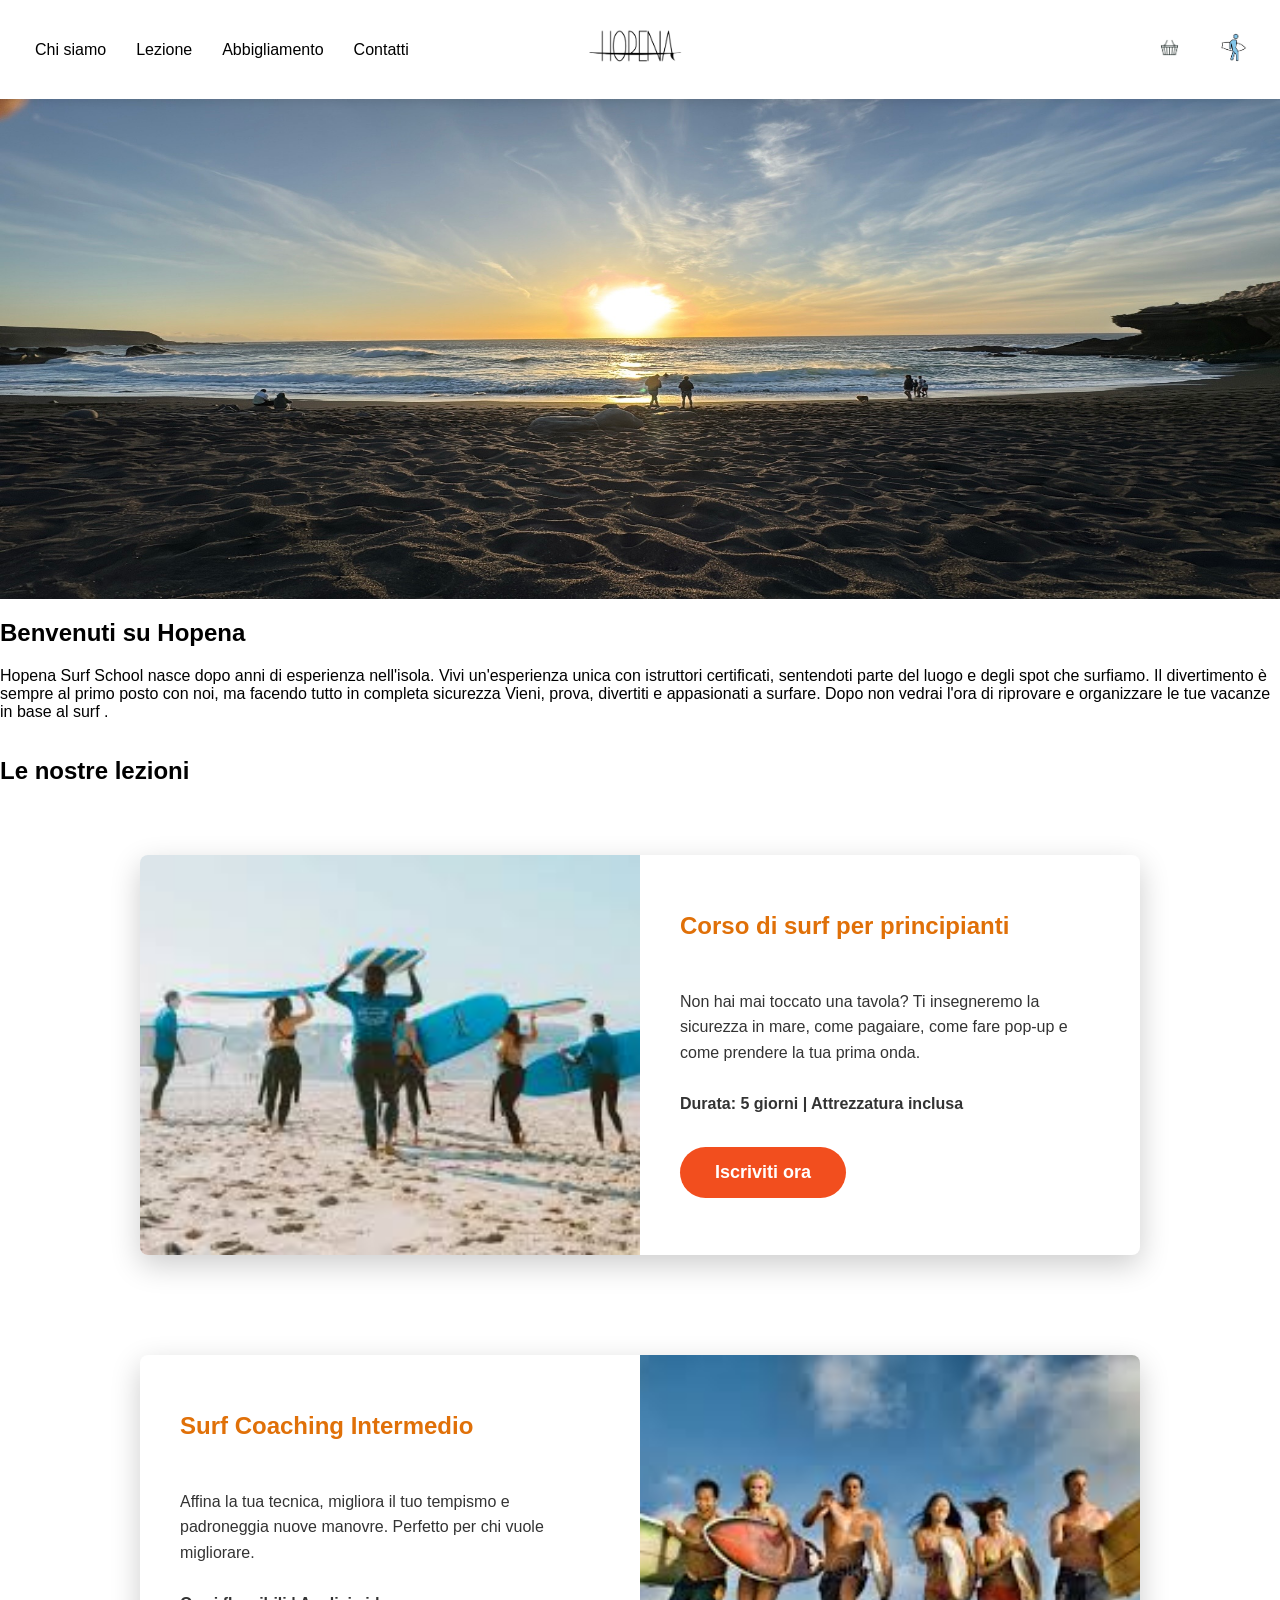
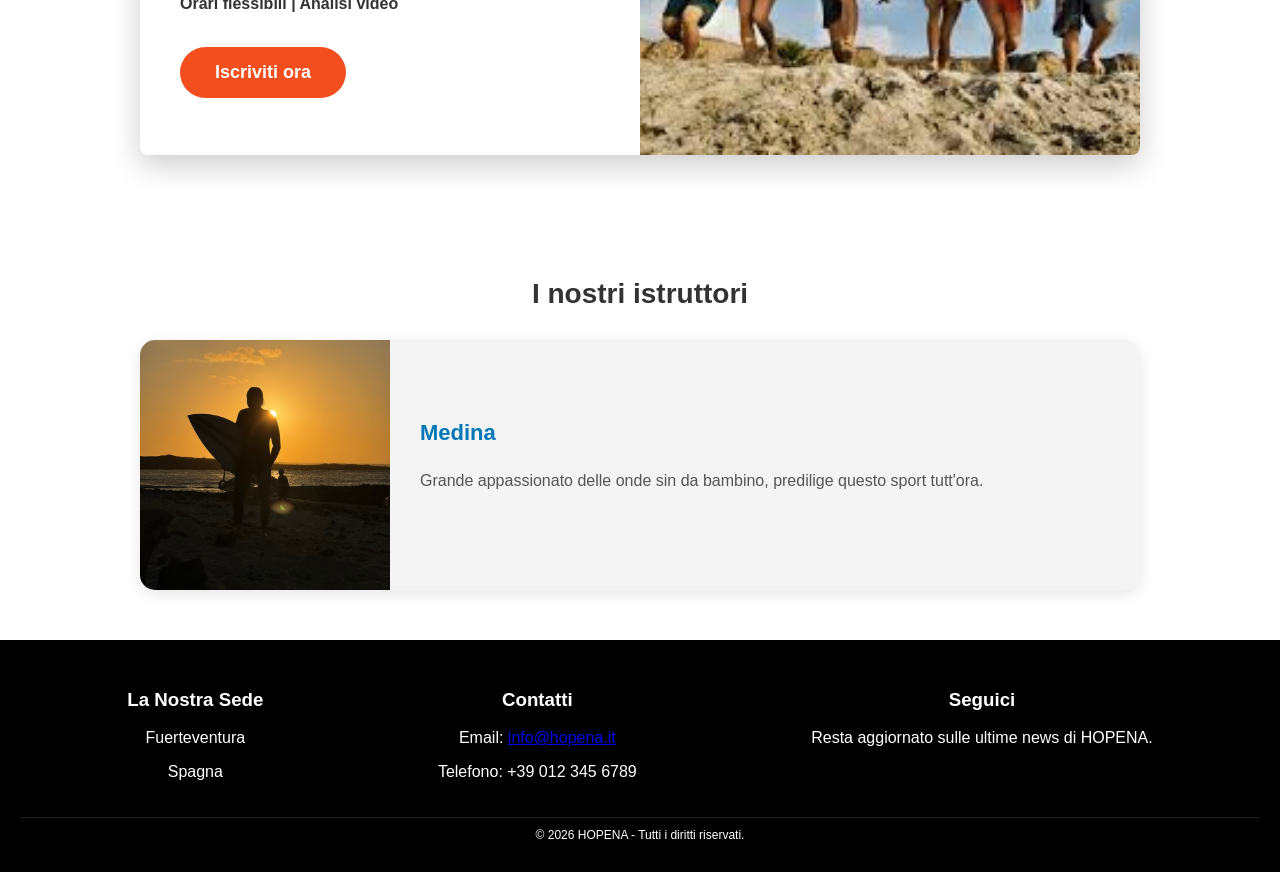
==== Progetto Surf/index.html @ d6a87ee5 "Add files via upload" ====
<!DOCTYPE html>
<html lang="it">

<head>
  <meta charset="UTF-8">
  <meta name="viewport" content="width=device-width, initial-scale=1.0">
  <title>HOPENA - Surf & Abbigliamento</title>

  <link rel="stylesheet" href="global.css">
  <link rel="stylesheet" href="home.css">
  <link rel="stylesheet" href="abbigliamento.css"> 
</head>

<body>

  <header class="header-container">
    <nav class="nav-links">
      <ul>
        <li><a href="./chi_siamo.html">Chi siamo</a></li>
        <li><a href="./lezione.html">Lezione</a></li>
        <li><a href="./abbigliamento.html">Abbigliamento</a></li>
        <li><a href="./contatti.html">Contatti</a></li>
      </ul>
    </nav>

    <div class="logo-center">
      <a href="index.html" class="logo-link">
        <img src="./img/logo hopena.png" alt="HOPENA LOGO">
      </a>
    </div>

    <div class="auth-right">
      <a href="#" class="icon-link" title="Carrello" id="cart-icon-btn">
        <img src="./img/icona-linea-carrello.webp" alt="Shop" class="cart-icon">
      </a>

      <a href="./login.html" class="icon-link" title="Login">
        <img
          src="./img/surfing-icon-surfer-sign-icon-related-to-water-sport-summer-two-tone-icon-style-design-simple-design-editable-vector.webp"
          alt="login" class="cart-icon">
      </a>
    </div>
  </header>

  <div id="cart-overlay" class="cart-overlay"></div>
  <div id="side-cart" class="side-cart">
    <div class="cart-header">
      <h3>Il tuo Carrello</h3>
      <button id="close-cart" class="close-btn">&times;</button>
    </div>
    <div id="cart-items-container" class="cart-items-container">
      <p class="empty-msg">Il carrello è vuoto.</p>
    </div>
    <div class="cart-footer">
      <div class="cart-total">
        <span>Totale:</span>
        <span><span id="cart-total-amount">0</span>€</span>
      </div>
      <button class="checkout-btn">Procedi all'ordine</button>
    </div>
  </div>

  <img src="./img/62C26DE7-043D-446B-B062-E6DFBA5745E2.jpg" width="auto" height="500px">

  <main>
    <h2>Benvenuti su Hopena</h2>
    <p>Hopena Surf School nasce dopo anni di esperienza nell'isola. Vivi un'esperienza unica con istruttori certificati,
      sentendoti parte del luogo e degli spot che surfiamo. Il divertimento è sempre al primo posto con noi, ma facendo
      tutto in completa sicurezza
      Vieni, prova, divertiti e appasionati a surfare. Dopo non vedrai l'ora di riprovare e organizzare le tue vacanze
      in base al surf .
    </p>
  </main>

  <h2>Le nostre lezioni</h2>
  <div
    style="max-width: 1000px; margin: 50px auto; background: white; display: flex; box-shadow: 0 10px 30px rgba(0,0,0,0.2); overflow: hidden; border-radius: 8px; font-family: sans-serif;">

    <img src="./img/gruppo-surf.jpeg" alt="Descrizione Lavoro 1" style="width: 50%; height: 400px; object-fit: cover;">

    <div style="width: 50%; padding: 40px; display: flex; flex-direction: column; justify-content: center;">
      <h2 style="color: #e07008; margin-top: 0;">Corso di surf per principianti</h2>
      <hr style="border: 0; border-top: 1px solid #eee; margin-bottom: 20px;">

      <p style="line-height: 1.6; color: #333; margin: 0 0 30px 0;">
        Non hai mai toccato una tavola? Ti insegneremo la sicurezza in mare, come pagaiare, come fare pop-up e come
        prendere la tua prima onda.
        <br><br>
        <strong>Durata: 5 giorni | Attrezzatura inclusa</strong>
      </p>

      <div style="display: flex; align-items: center; gap: 20px;">
        <a href="lezione.html"
          style="background-color: #f24e1e; color: white; padding: 15px 35px; border-radius: 50px; text-decoration: none; font-weight: bold; font-size: 18px; transition: 0.3s; display: inline-block;">
          Iscriviti ora
        </a>
      </div>

    </div>
  </div>

  <div
    style="max-width: 1000px; margin: 50px auto; background: white; display: flex; flex-direction: row-reverse; box-shadow: 0 10px 30px rgba(0,0,0,0.2); overflow: hidden; border-radius: 8px;">
    <img src="./img/gruppo-surf2.jpeg" alt="Descrizione Lavoro 2" style="width: 50%; height: 400px; object-fit: cover;">
    <div style="width: 50%; padding: 40px; display: flex; flex-direction: column; justify-content: center;">
      <h2 style="color: #e07008; margin-top: 0;">Surf Coaching Intermedio</h2>
      <hr style="border: 0; border-top: 1px solid #eee; margin-bottom: 20px;">

      <p style="line-height: 1.6; color: #333; margin: 0 0 30px 0;">
        Affina la tua tecnica, migliora il tuo tempismo e padroneggia nuove manovre. Perfetto per chi vuole migliorare.
        <br><br>
        <strong>Orari flessibili | Analisi video</strong>
      </p>

      <div style="display: flex; align-items: center; gap: 20px;">
        <a href="lezione.html"
          style="background-color: #f24e1e; color: white; padding: 15px 35px; border-radius: 50px; text-decoration: none; font-weight: bold; font-size: 18px; transition: 0.3s; display: inline-block;">
          Iscriviti ora
        </a>


      </div>
    </div>
  </div>


  <section class="instructors-section">
    <h2>I nostri istruttori</h2>

    <div class="instructor-card">
      <div class="instructor-image">
        <img src="./img/0F1C0103-4087-4462-923C-D77A424BF6E3_1_105_c.jpeg" alt="Istruttore Medina">
      </div>
      <div class="instructor-info">
        <h3>Medina</h3>
        <p>Grande appassionato delle onde sin da bambino, predilige questo sport tutt'ora.</p>
      </div>
    </div>
  </section>


  <footer class="footer-container">
    <div class="footer-content">
      <div class="footer-section">
        <h3>La Nostra Sede</h3>
        <p>Fuerteventura</p>
        <p>Spagna</p>
      </div>

      <div class="footer-section">
        <h3>Contatti</h3>
        <p>Email: <a href="mailto:info@hopena.it">info@hopena.it</a></p>
        <p>Telefono: +39 012 345 6789</p>
      </div>

      <div class="footer-section">
        <h3>Seguici</h3>
        <p>Resta aggiornato sulle ultime news di HOPENA.</p>
      </div>
    </div>
    <div class="footer-bottom">
      &copy; 2026 HOPENA - Tutti i diritti riservati.
    </div>
  </footer>

  <script src="global.js"></script>

</body>

</html>
---- Progetto Surf/global.css ----
/*GESTIAMO L'HEADER E IL FOOTER IN QUESTO FILE CSS

/* RESET E BASE */
body {
  margin: 0;
  padding: 0;
  font-family: Arial, sans-serif;
  display: flex;
  flex-direction: column;
  min-height: 100vh;
}

/* HEADER - Struttura a 3 colonne */
.header-container {
  display: flex;
  justify-content: space-between;
  align-items: center;
  padding: 5px 20px;
  background-color: rgb(255, 255, 255);
  color: rgb(0, 0, 0);
  width: 100%;
  box-sizing: border-box;
  position: sticky;
  /* la barra rimane ferma e si muove*/
  top: 0;
  z-index: 1000;
  box-shadow: 0 2px 10px rgba(0, 0, 0, 0.1);
}

/* 1 Link a sinistra */
.nav-links {
  flex: 1;
}

.nav-links ul {
  list-style: none;
  display: flex;
  margin: 0;
  padding: 0;
}

.nav-links a {
  color: rgb(0, 0, 0);
  text-decoration: none;
  padding: 10px 15px;
  white-space: nowrap;
}

/* 2 Logo al centro */
.logo-center {
  text-align: center;
  flex: 1;
}

.logo-center a {
  text-decoration: none;
  color: inherit;
  display: inline-block;
}

.logo-center h1 {
  margin: 0;
  font-size: 28px;
  color: white;
}

.logo-center img {
  height: 80px;
  width: auto;
  display: block;
  margin: 5px auto 0;
  border: none;
}

.logo-center a:hover {
  opacity: 0.8;
  transition: 0.3s;
}

/* 3 Login e Shop a destra */
.auth-right {
  flex: 1;
  display: flex;
  justify-content: flex-end;
  align-items: center;
  gap: 20px;
}

.cart-icon {
  height: 35px;
  width: auto;
  transition: transform 0.2s ease;
}

.cart-icon:hover {
  transform: scale(1.1);
}

.btn-auth {
  text-decoration: none;
  background-color: #c7cdce;
  color: white !important;
  padding: 8px 18px;
  border-radius: 6px;
  font-size: 14px;
  font-weight: bold;
  transition: background-color 0.3s;
}

.btn-auth:hover {
  background-color: #0077b6;
}

/* FOOTER */
.footer-container {
  background-color: #000;
  color: white;
  padding: 30px 20px;
  margin-top: auto;
}

.footer-content {
  display: flex;
  justify-content: space-around;
  max-width: 1200px;
  margin: 0 auto;
}

.footer-section {
  text-align: center;
}

.footer-bottom {
  text-align: center;
  margin-top: 20px;
  border-top: 1px solid #222;
  padding-top: 10px;
  font-size: 12px;
}


/* --- SIDE CARRELLO (stava in abb css) --- */
.side-cart {
  position: fixed;
  top: 0;
  right: -400px;
  width: 350px;
  height: 100%;
  background: white;
  z-index: 2000;
  transition: 0.4s;
  padding: 20px;
  display: flex;
  flex-direction: column;
  height: 100vh;
  /* Forza l'altezza a tutto schermo */
  padding-bottom: 30px;
  /* Aggiunge spazio extra in fondo per il tasto */
  box-sizing: border-box;
  box-shadow: -5px 0 15px rgba(0, 0, 0, 0.2);
}

.side-cart.open {
  right: 0;
}

.cart-overlay {
  position: fixed;
  top: 0;
  left: 0;
  width: 100%;
  height: 100%;
  background: rgba(0, 0, 0, 0.5);
  display: none;
  z-index: 1999;
}

.cart-overlay.active {
  display: block;
}

/* --- ELEMENTI NEL CARRELLO --- */
.cart-item {
  display: flex;
  align-items: center;
  gap: 12px;
  padding: 12px 0;
  border-bottom: 1px solid #eee;
}

.cart-item-img {
  width: 60px;
  height: 60px;
  object-fit: cover;
  border-radius: 4px;
}

.cart-item-info {
  flex-grow: 1;
}

.cart-item-info strong {
  display: block;
  font-size: 14px;
}

.cart-item-info small {
  color: #666;
  font-size: 12px;
}

.cart-item-actions {
  display: flex;
  flex-direction: column;
  align-items: flex-end;
  gap: 8px;
}

.qty-controls {
  display: flex;
  align-items: center;
  gap: 6px;
  background: #f0f0f0;
  padding: 2px 6px;
  border-radius: 4px;
}

.qty-controls button {
  border: none;
  background: none;
  cursor: pointer;
  font-weight: bold;
}

.remove-btn {
  background: none;
  border: none;
  cursor: pointer;
  font-size: 16px;
}

.cart-footer {
  margin-top: auto;
  padding-top: 15px;
  border-top: 2px solid #eee;
}

.cart-total {
  display: flex;
  justify-content: space-between;
  align-items: center;
  font-size: 20px;
  font-weight: bold;
  margin-bottom: 20px;
}

.cart-items-container {
  flex-grow: 1;
  /* Prende tutto lo spazio centrale disponibile */
  overflow-y: auto;
  /* Se ci sono molti prodotti, appare la rotella interna */
  margin-bottom: 20px;
}

/* Modifica la parte finale del carrello */
.cart-footer {
  border-top: 2px solid #eee;
  padding-top: 15px;
  background: white;
  /* Evita che si veda roba sotto */
  margin-top: auto;
  /* Lo spinge sempre in fondo */
}

/* Aggiungi questa regola per unire numero ed euro */
#cart-total-amount {
  margin-right: 2px;
  /* Spazio piccolissimo tra numero ed euro */
}

/* Assicurati che il contenitore del prezzo non abbia flex-grow */
.cart-total span:last-child {
  white-space: nowrap;
  /* Impedisce che l'euro vada a capo */
}

.checkout-btn {
  width: 100%;
  padding: 15px;
  margin-bottom: 10px;
  background: #333;
  color: white;
  border: none;
  border-radius: 5px;
  cursor: pointer;
}

/* RESPONSIVE (Cellulare) */
@media (max-width: 768px) {
  .header-container {
    flex-direction: column;
    padding: 15px;
    gap: 15px;
  }

  .nav-links ul {
    justify-content: center;
  }

  .auth-right {
    justify-content: center;
    width: 100%;
    margin-top: 10px;
  }

  /* Adattamento istruttori per mobile */
  .instructor-card {
    flex-direction: column;
    text-align: center;
  }

  .instructor-image img {
    width: 100%;
    height: 250px;
  }

  .instructor-info {
    text-align: center;
  }

  .footer-content {
    flex-direction: column;
    gap: 30px;
  }
}
---- Progetto Surf/home.css ----
/* Istruttori */
.instructors-section {
  padding: 50px 20px;
  background-color: #ffffff;
  text-align: center;
}

.instructors-section h2 {
  font-size: 28px;
  color: #333;
  margin-bottom: 30px;
}

.instructor-card {
  display: flex;
  align-items: center;
  max-width: 1000px;
  margin: 0 auto;
  background: #f4f4f4;
  border-radius: 15px;
  overflow: hidden;
  box-shadow: 0 4px 15px rgba(0, 0, 0, 0.1);
}

.instructor-image img {
  width: 250px;
  height: 250px;
  object-fit: cover;
  display: block;
}

.instructor-info {
  padding: 30px;
  text-align: left;
}

.instructor-info h3 {
  margin-top: 0;
  color: #0077b6;
  font-size: 22px;
}

.instructor-info p {
  line-height: 1.6;
  color: #555;
}

@media (max-width: 768px) {
  .instructor-card {
    flex-direction: column;
    /* Impila gli elementi verticalmente */
    text-align: center;
  }

  .instructor-image img {
    width: 100%;
    /* La foto occupa tutta la larghezza su mobile */
    height: 300px;
  }

  .instructor-info {
    text-align: center;
    /* Centra il testo per un look migliore su smartphone */
  }
}
---- Progetto Surf/abbigliamento.css ----
/* --- LAYOUT PRODOTTI --- */
.title-abbigliamento {
    text-align: center;
    font-size: 32px;
    margin-bottom: 20px;
}

.clothing-container {
    display: flex;
    justify-content: space-around;
    padding: 20px;
    gap: 20px;
}

.product-card {
    flex: 1;
    max-width: 45%;
    text-align: center;
    border: 1px solid #eee;
    padding: 15px;
    border-radius: 10px;
}

.product-card img {
    max-width: 100%;
    height: auto;
    border-radius: 5px;
}

/* --- COLORI E TAGLIE --- */
.color-circle {
    width: 25px;
    height: 25px;
    border-radius: 50%;
    display: inline-block;
    cursor: pointer;
    border: 2px solid #ddd;
    margin: 5px;
}

.color-circle.black {
    background-color: black;
}

.color-circle.white {
    background-color: white;
}

.color-circle.active {
    border-color: #007bff;
    transform: scale(1.1);
}

.size-buttons {
    margin: 15px 0;
    display: flex;
    justify-content: center;
    gap: 8px;
}

.size-buttons button {
    padding: 8px 12px;
    border: 1px solid #333;
    background: white;
    cursor: pointer;
    border-radius: 4px;
}

/* Bottone taglia selezionata */
.size-buttons button.selected-size {
    background-color: #333;
    color: white;
}

.add-to-cart {
    background-color: gray;
    color: white;
    border: none;
    padding: 10px 20px;
    width: 100%;
    cursor: pointer;
    font-weight: bold;
    border-radius: 5px;
}
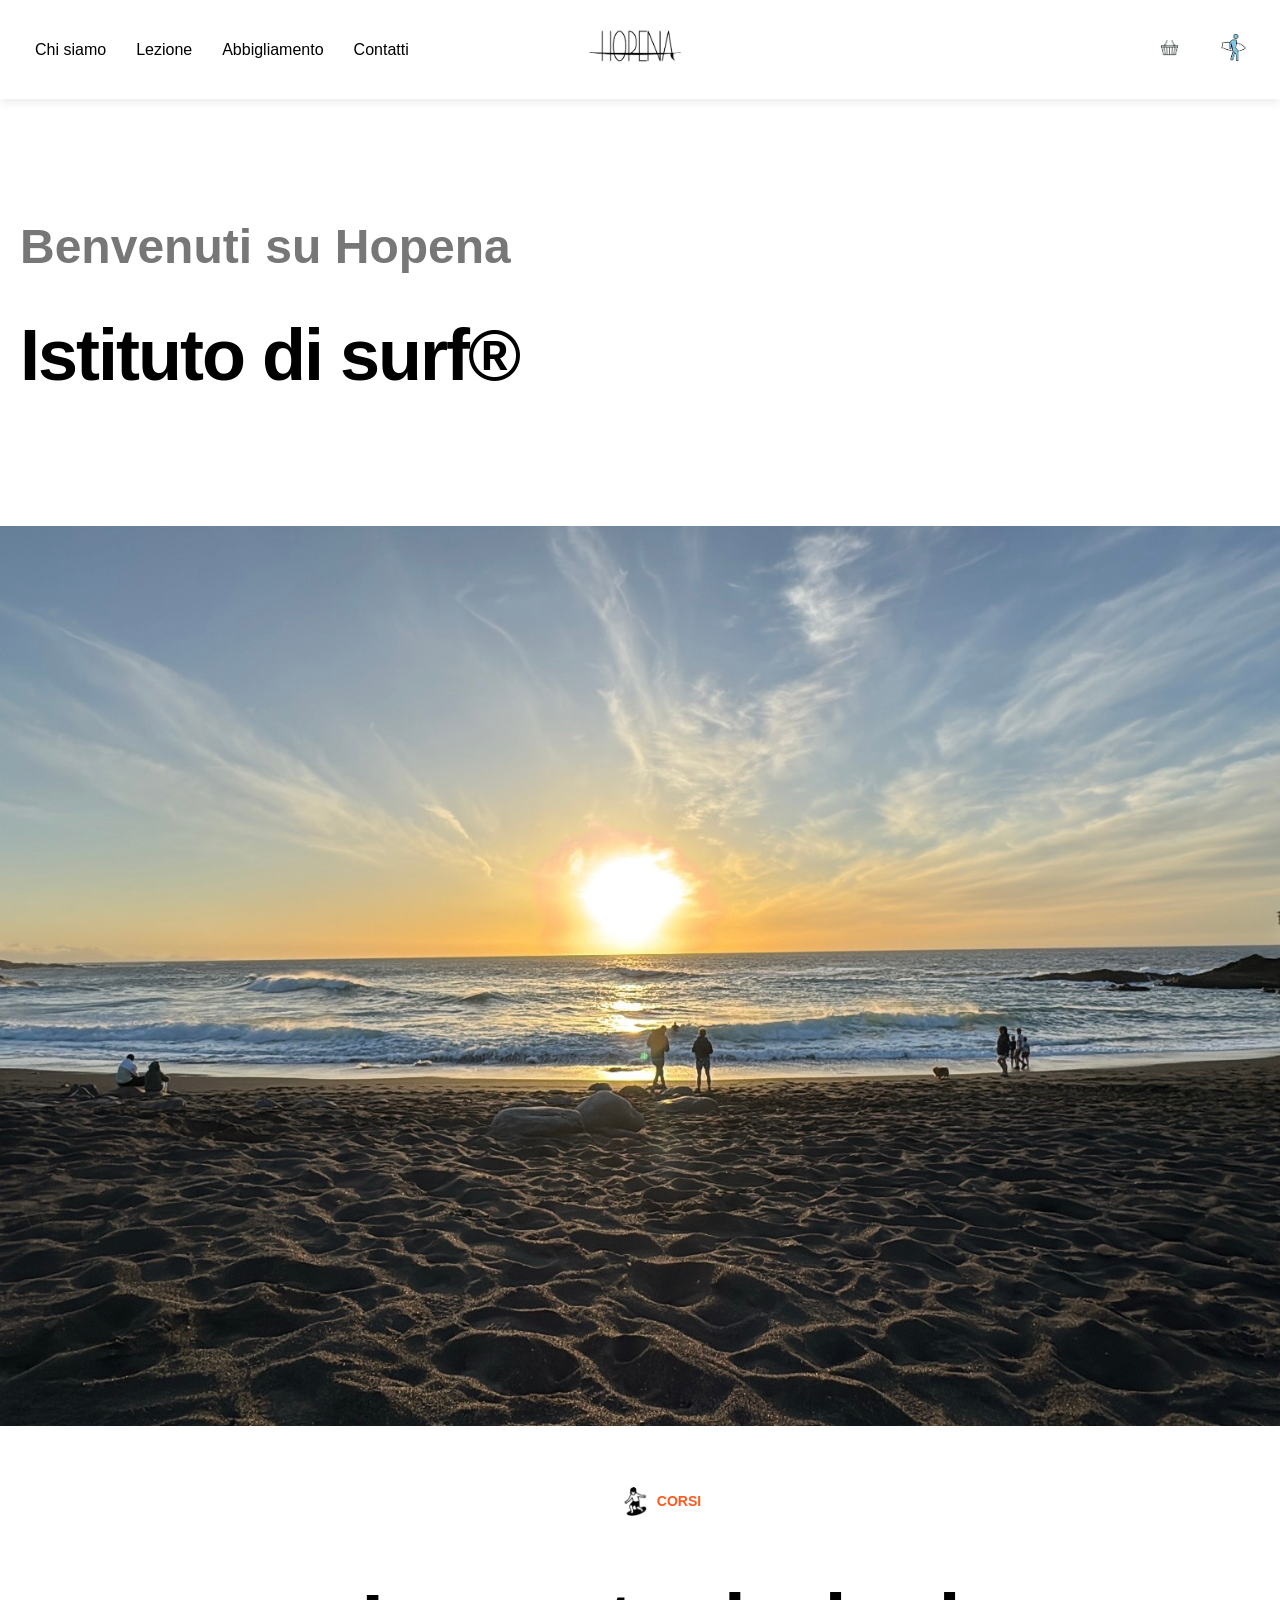
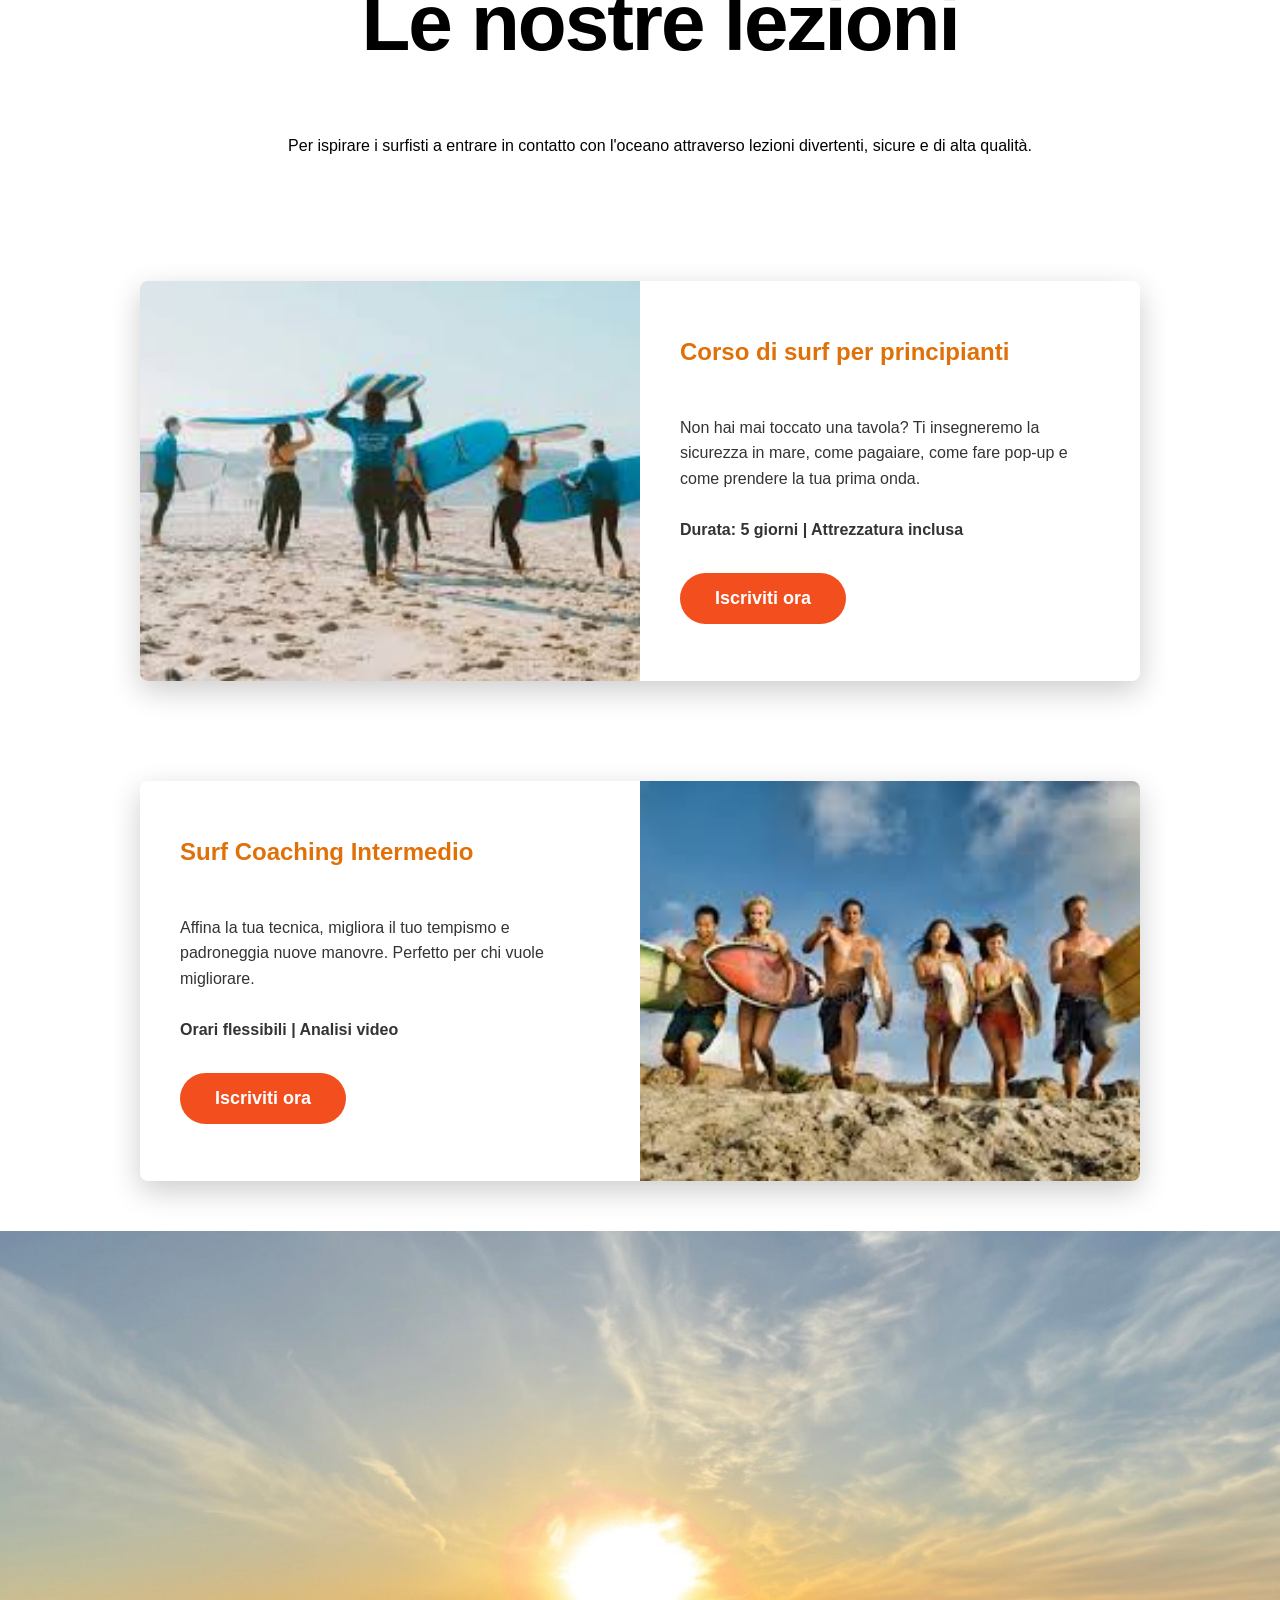
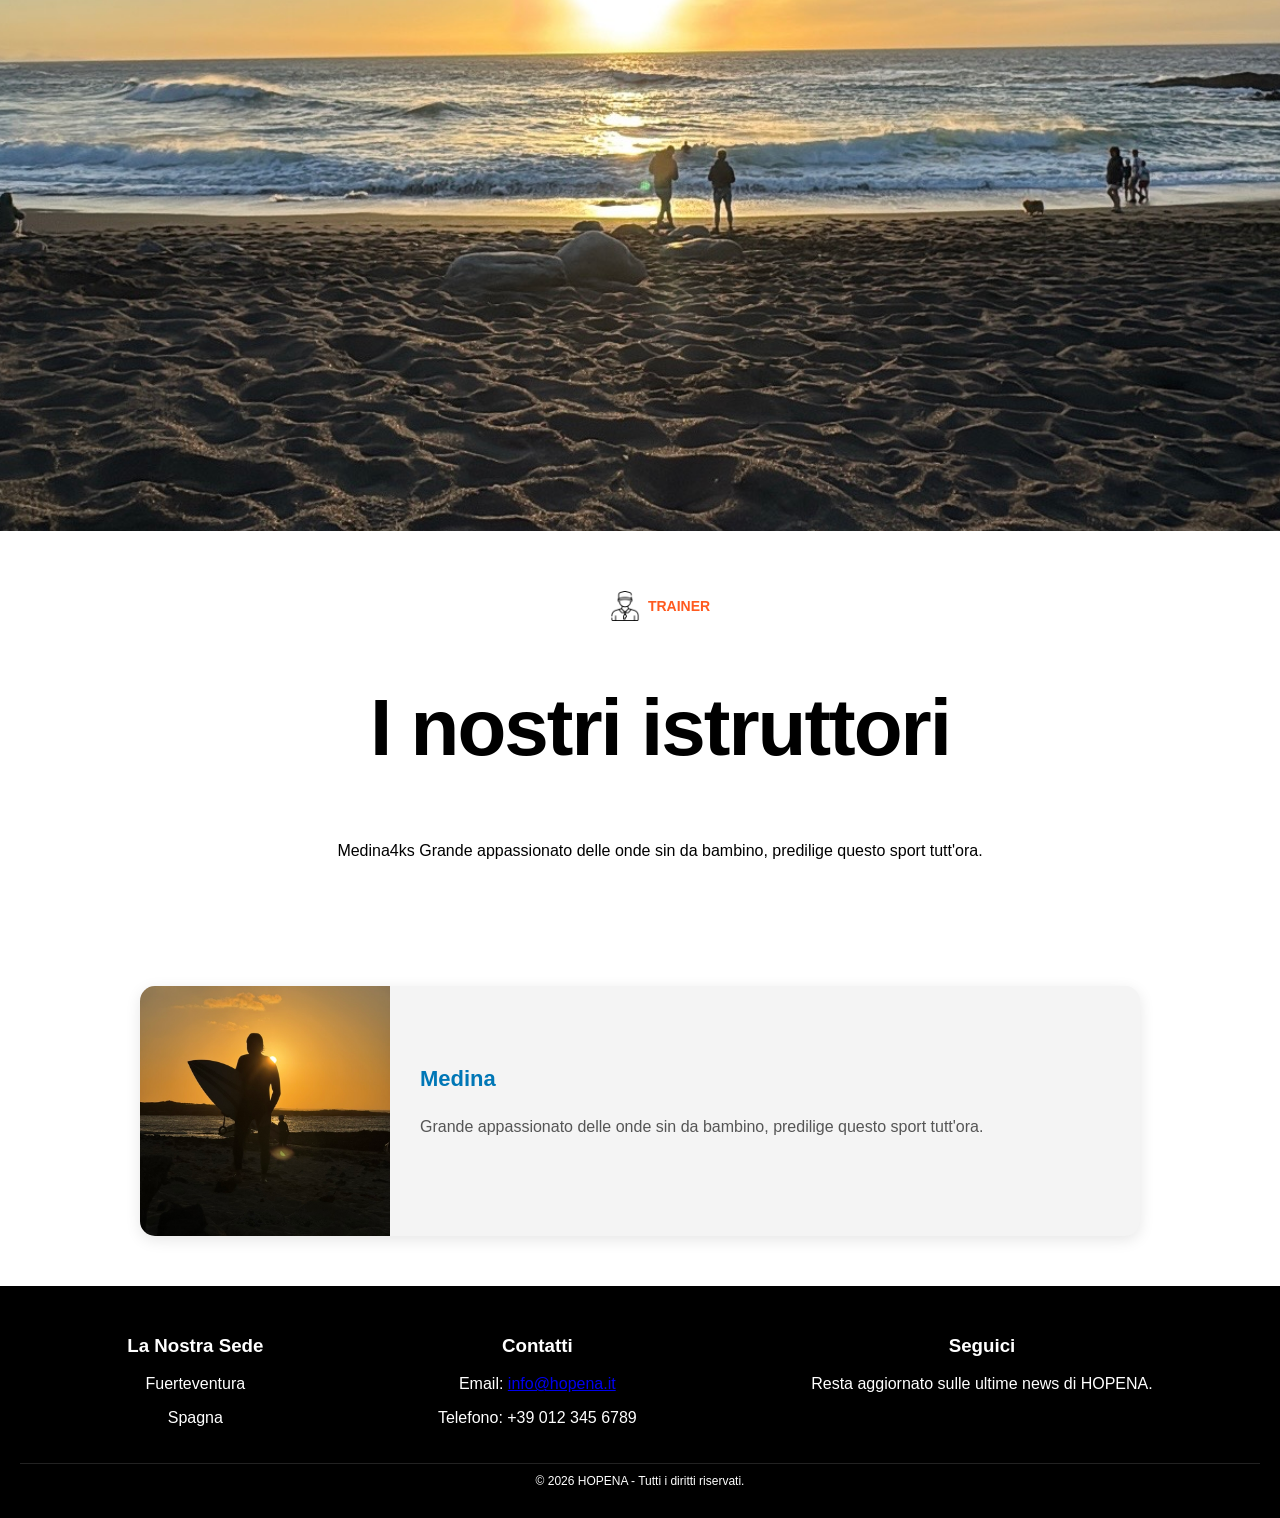
==== commit 4bb69c5b: "Modifica Index, global, chi siamo" ====
--- a/Progetto Surf/index.html
+++ b/Progetto Surf/index.html
@@ -60,19 +60,33 @@
     </div>
   </div>
 
-  <img src="./img/62C26DE7-043D-446B-B062-E6DFBA5745E2.jpg" width="auto" height="500px">
-
-  <main>
-    <h2>Benvenuti su Hopena</h2>
-    <p>Hopena Surf School nasce dopo anni di esperienza nell'isola. Vivi un'esperienza unica con istruttori certificati,
-      sentendoti parte del luogo e degli spot che surfiamo. Il divertimento è sempre al primo posto con noi, ma facendo
-      tutto in completa sicurezza
-      Vieni, prova, divertiti e appasionati a surfare. Dopo non vedrai l'ora di riprovare e organizzare le tue vacanze
-      in base al surf .
+  
+   <section class="institute-section">
+    <div class="header-block">
+        <h2 class="welcome-text">Benvenuti su Hopena</h2>
+        <div class="brand-title">
+            <h1>Istituto di surf<span>®</span></h1>
+        </div>
+    </div>
+   </section>
+   <section class="hero-container">
+    <div class="hero-image"></div>
+</section>
+<div class="text-container">
+    <div class="category">
+        <img src="./img/surfer.png" width="30" alt="" class="category-icon"> <span>Corsi</span> 
+         <script src="global.js"></script>
+    </div>
+    
+    <div class="title-wrapper">
+        <h1 class="main-title">Le nostre lezioni</h1>
+    </div>
+
+    <p class="Descrizione">
+    Per ispirare i surfisti a entrare in contatto con l'oceano attraverso lezioni divertenti, sicure e di alta qualità.
     </p>
-  </main>
-
-  <h2>Le nostre lezioni</h2>
+</div>
+
   <div
     style="max-width: 1000px; margin: 50px auto; background: white; display: flex; box-shadow: 0 10px 30px rgba(0,0,0,0.2); overflow: hidden; border-radius: 8px; font-family: sans-serif;">
 
@@ -124,9 +138,27 @@
   </div>
 
 
+
+</section>
+   <section class="hero-container">
+    <div class="hero-image"></div>
+</section>
+<div class="text-container">
+    <div class="category">
+        <img src="./img/coach.png" width="30" alt="" class="category-icon"> <span>TRAINER</span> 
+         <script src="global.js"></script>
+    </div>
+    
+    <div class="title-wrapper">
+        <h1 class="main-title">I nostri istruttori</h1>
+    </div>
+
+    <p class="Descrizione">Medina4ks Grande appassionato delle onde sin da bambino, predilige questo sport tutt'ora.
+    </p>
+</div>
+
+
   <section class="instructors-section">
-    <h2>I nostri istruttori</h2>
-
     <div class="instructor-card">
       <div class="instructor-image">
         <img src="./img/0F1C0103-4087-4462-923C-D77A424BF6E3_1_105_c.jpeg" alt="Istruttore Medina">
--- a/Progetto Surf/global.css
+++ b/Progetto Surf/global.css
@@ -164,6 +164,62 @@
   right: 0;
 }
 
+/* --- FIX SPECIFICO PER EVITARE CONFLITTI CON LEZIONE.CSS --- */
+
+/* Forza il tasto di chiusura (X) a essere piccolo e pulito */
+#side-cart .close-btn {
+    width: 40px !important;
+    height: 40px !important;
+    background-color: transparent !important; /* Toglie il blu di lezione.css */
+    color: #333 !important; /* Forza il colore scuro */
+    border: none !important;
+    font-size: 28px !important;
+    cursor: pointer;
+    display: flex !important;
+    align-items: center;
+    justify-content: center;
+    padding: 0 !important;
+    margin: 0 !important;
+}
+
+/* Forza i tasti + e - a rimanere piccoli e quadrati */
+#side-cart .qty-controls button {
+    width: 25px !important;
+    height: 25px !important;
+    padding: 0 !important;
+    margin: 0 !important;
+    background-color: #eee !important; /* Colore neutro */
+    color: #000 !important;
+    border: 1px solid #ccc !important;
+    display: flex !important;
+    align-items: center;
+    justify-content: center;
+    font-size: 14px !important;
+    border-radius: 4px !important;
+}
+
+/* Sistema il tasto Procedi all'ordine per non farlo diventare gigante */
+#side-cart .checkout-btn {
+    width: 100% !important;
+    height: auto !important;
+    padding: 15px !important;
+    background-color: #333 !important;
+    color: white !important;
+    font-size: 16px !important;
+    font-weight: bold !important;
+    border-radius: 5px !important;
+    text-transform: none !important; /* Toglie eventuale tutto maiuscolo */
+}
+
+/* Layout generale del carrello per mantenere le proporzioni */
+#side-cart {
+    box-sizing: border-box !important;
+}
+
+#side-cart * {
+    box-sizing: border-box !important;
+}
+
 .cart-overlay {
   position: fixed;
   top: 0;
@@ -295,6 +351,113 @@
   cursor: pointer;
 }
 
+/* Benvenuto Stile */
+.institute-section {
+    max-width: 1200px;
+    margin-left: 0;   
+    padding: 80px 20px;
+    font-family: 'Inter', sans-serif;
+    text-align: left;
+}
+
+.header-block {
+    margin-bottom: 50px;
+    text-align: left; 
+}
+
+.welcome-text {
+    font-size: 3rem;
+    color: #777;
+    font-weight: 600;
+    margin-left: 0; 
+}
+
+.brand-title h1 {
+    font-size: 4.5rem;
+    font-weight: 850;
+    letter-spacing: -2px;
+    margin: 0;      
+    text-align: left;
+}
+
+/* CORSO STILE*/
+
+.text-container {
+    display: flex;
+    flex-direction: column;
+    align-items: center;
+    text-align: center;
+    padding: 60px 20px;
+    background-color: #ffffff;
+    width: 100%;
+}
+.category {
+    display: flex;
+    align-items: center;
+    gap: 8px;
+    color: #FF5A1F; 
+    font-size: 14px;
+    font-weight: 600;
+    text-transform: uppercase;
+    margin-bottom: 10px;
+}
+.main-title {
+    font-family: 'Inter', sans-serif; 
+    font-size: clamp(2.5rem, 8vw, 5rem); 
+    font-weight: 800;
+    color: #000000;
+    line-height: 1.1;
+    letter-spacing: -2px;
+}
+
+/* Sfondo del immagine 1*/
+.hero-container {
+    position: relative;
+    width: 100%;
+    height: 100vh; 
+    display: flex;
+    flex-direction: column;
+    justify-content: center;
+    align-items: center;
+    overflow: hidden;
+}
+
+.hero-image {
+    position: absolute;
+    top: 0;
+    left: 0;
+    width: 100%;
+    height: 100%;
+    background-image: url('./img/Benvenuto.jpg');
+    background-size: cover;
+    background-position: center;
+    z-index: 1; 
+}
+
+/* Sfondo del immagine 2*/
+.hero-container1 {
+    position: relative;
+    width: 100%;
+    height: 100vh;
+    display: flex;
+    flex-direction: column;
+    justify-content: center;
+    align-items: center;
+    overflow: hidden;
+}
+
+.hero-image1 {
+    position: absolute;
+    top: 0;
+    left: 0;
+    width: 100%;
+    height: 100%;
+    background-image: url('./img/Benvenuto.jpg');
+    background-size: cover;
+    background-position: center;
+    z-index: 1; 
+}
+
 /* RESPONSIVE (Cellulare) */
 @media (max-width: 768px) {
   .header-container {
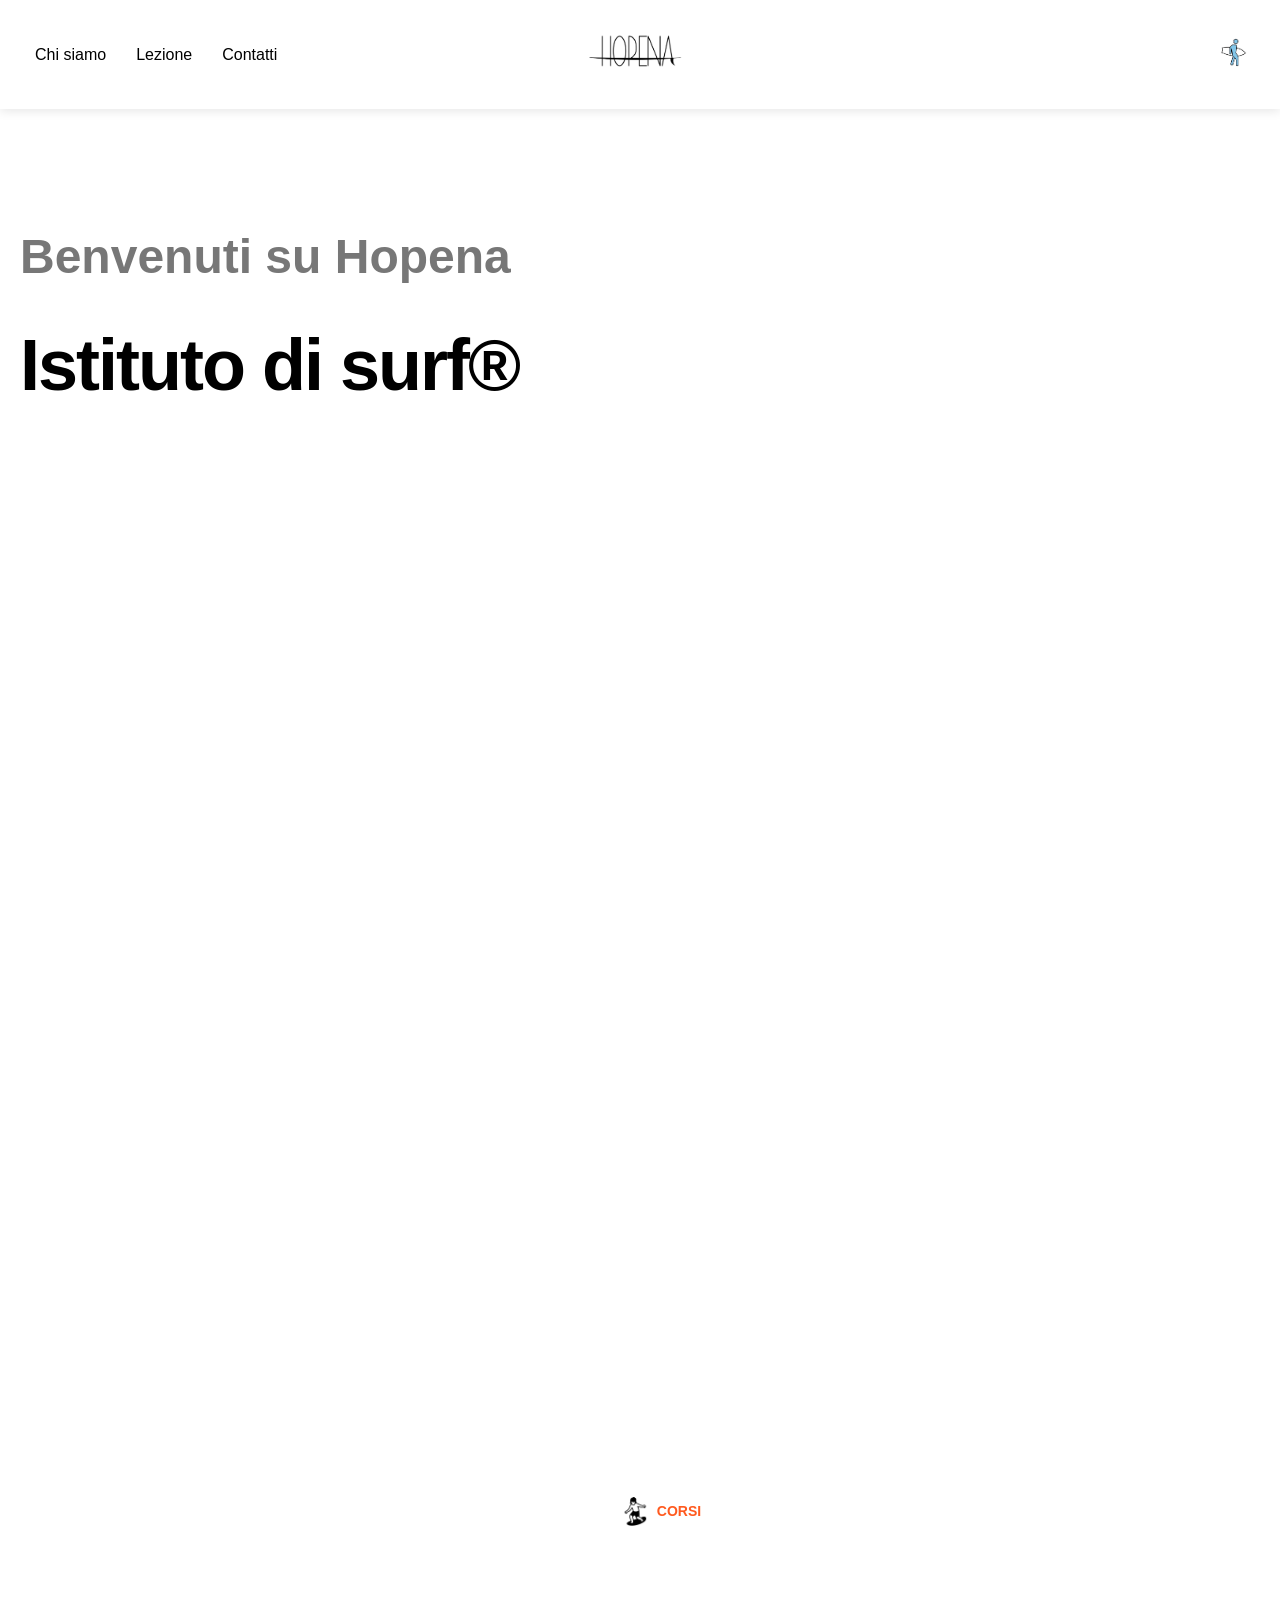
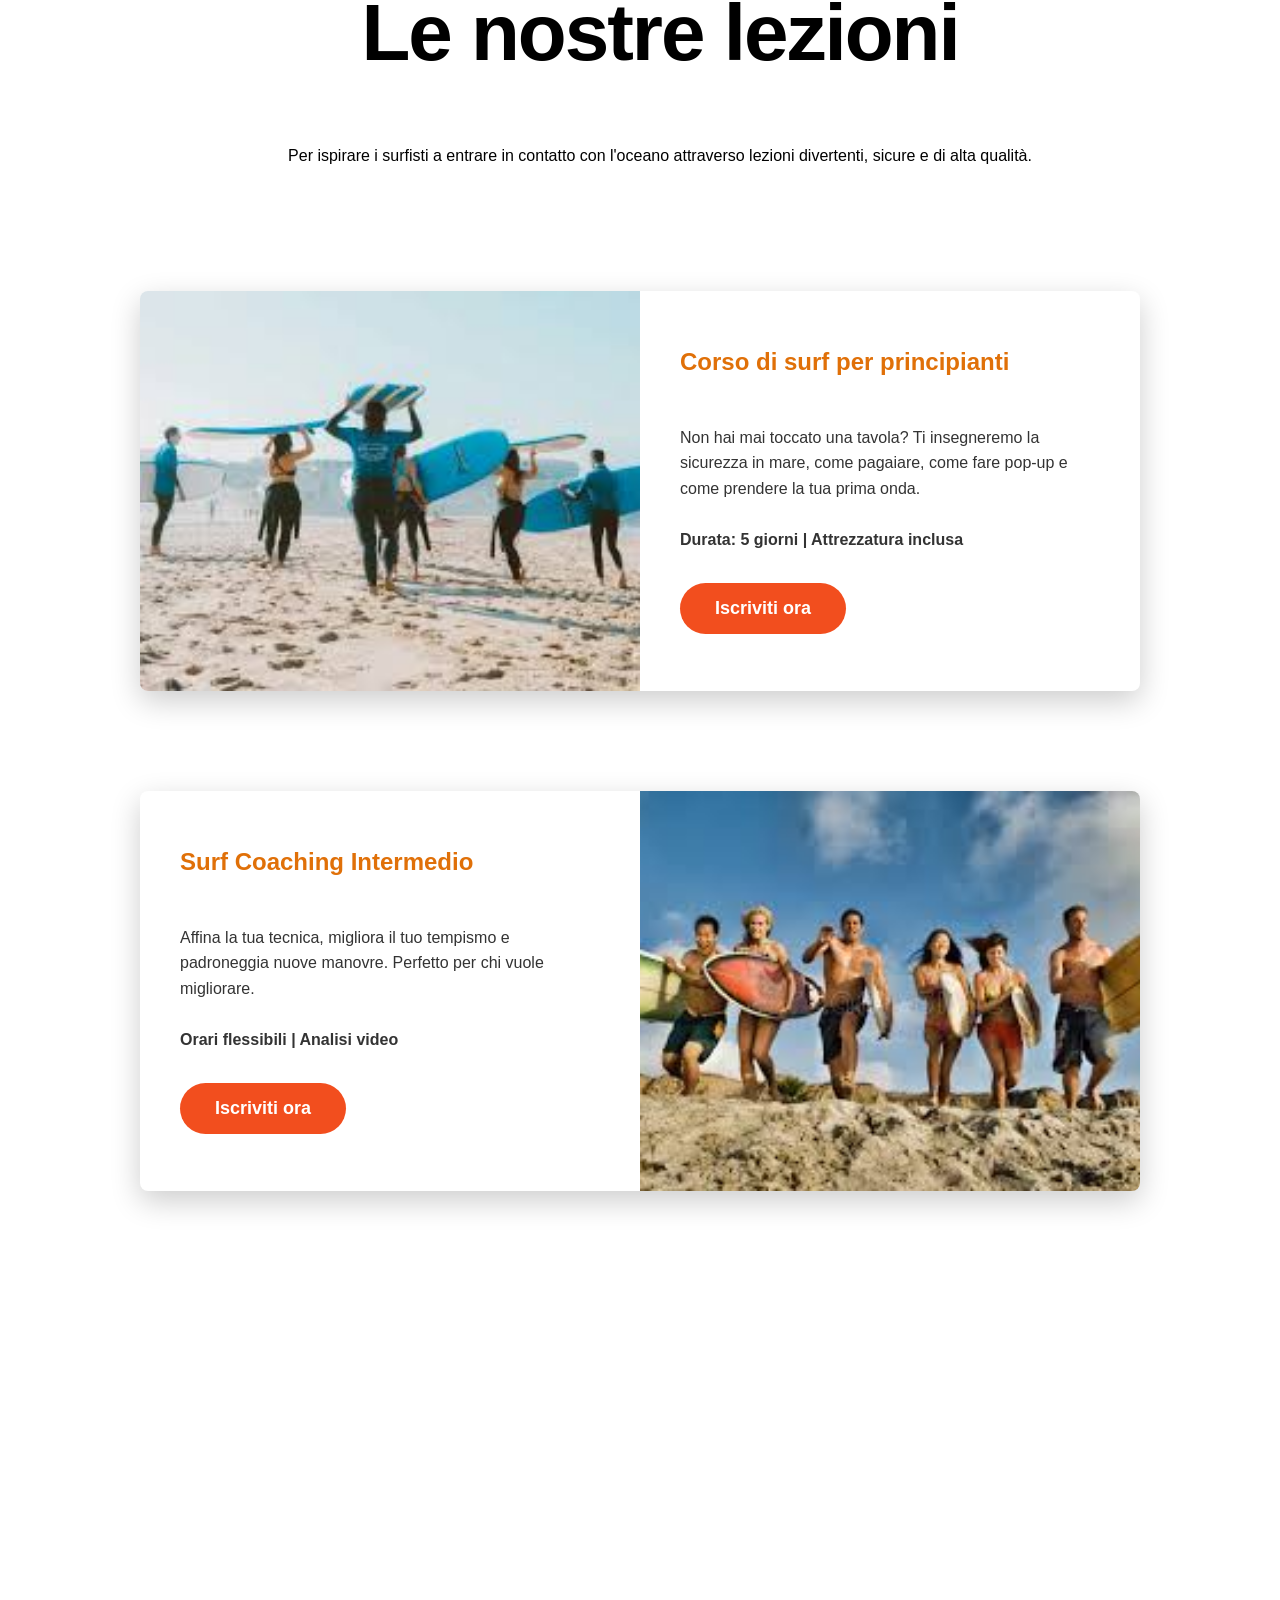
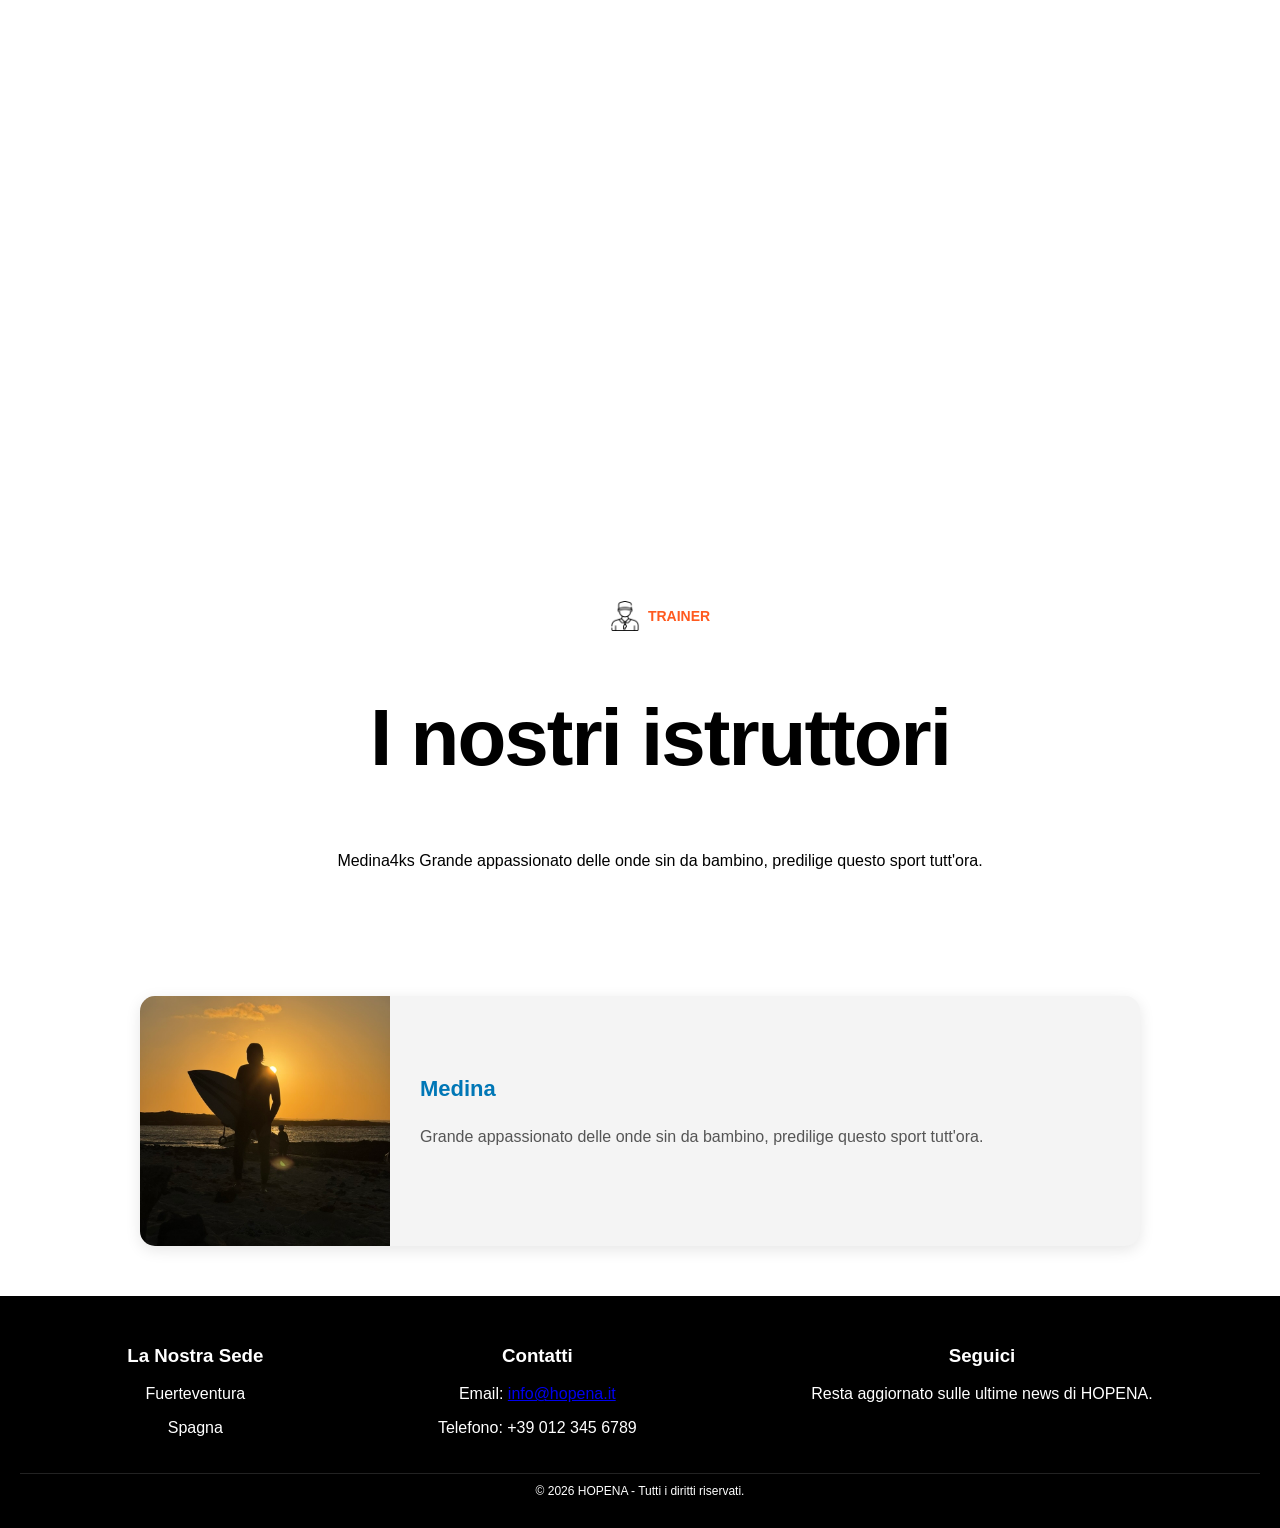
==== commit 2c2f94b1: "fatto cartella per css gay" ====
--- a/Progetto Surf/index.html
+++ b/Progetto Surf/index.html
@@ -6,9 +6,9 @@
   <meta name="viewport" content="width=device-width, initial-scale=1.0">
   <title>HOPENA - Surf & Abbigliamento</title>
 
-  <link rel="stylesheet" href="global.css">
-  <link rel="stylesheet" href="home.css">
-  <link rel="stylesheet" href="abbigliamento.css"> 
+  <link rel="stylesheet" href="./CSS/global.css">
+  <link rel="stylesheet" href="./CSS/home.css">
+  <link rel="stylesheet" href="./CSS/abbigliamento.css">
 </head>
 
 <body>
@@ -16,10 +16,10 @@
   <header class="header-container">
     <nav class="nav-links">
       <ul>
-        <li><a href="./chi_siamo.html">Chi siamo</a></li>
-        <li><a href="./lezione.html">Lezione</a></li>
-        <li><a href="./abbigliamento.html">Abbigliamento</a></li>
-        <li><a href="./contatti.html">Contatti</a></li>
+        <li><a href="chi_siamo.html">Chi siamo</a></li>
+        <li><a href="lezione.html">Lezione</a></li>
+        <!-- <li><a href="abbigliamento.html">Abbigliamento</a></li> -->
+        <li><a href="contatti.html">Contatti</a></li>
       </ul>
     </nav>
 
@@ -28,11 +28,13 @@
         <img src="./img/logo hopena.png" alt="HOPENA LOGO">
       </a>
     </div>
-
+    
+    
     <div class="auth-right">
-      <a href="#" class="icon-link" title="Carrello" id="cart-icon-btn">
+      <!-- <a href="#" class="icon-link" title="Carrello" id="cart-icon-btn">
         <img src="./img/icona-linea-carrello.webp" alt="Shop" class="cart-icon">
       </a>
+      -->
 
       <a href="./login.html" class="icon-link" title="Login">
         <img
@@ -41,7 +43,8 @@
       </a>
     </div>
   </header>
-
+  
+  <!-- implementeremo più in là
   <div id="cart-overlay" class="cart-overlay"></div>
   <div id="side-cart" class="side-cart">
     <div class="cart-header">
@@ -59,33 +62,35 @@
       <button class="checkout-btn">Procedi all'ordine</button>
     </div>
   </div>
-
-  
-   <section class="institute-section">
+  -->
+
+
+  <section class="institute-section">
     <div class="header-block">
-        <h2 class="welcome-text">Benvenuti su Hopena</h2>
-        <div class="brand-title">
-            <h1>Istituto di surf<span>®</span></h1>
-        </div>
-    </div>
-   </section>
-   <section class="hero-container">
+      <h2 class="welcome-text">Benvenuti su Hopena</h2>
+      <div class="brand-title">
+        <h1>Istituto di surf<span>®</span></h1>
+      </div>
+    </div>
+  </section>
+  <section class="hero-container">
     <div class="hero-image"></div>
-</section>
-<div class="text-container">
+  </section>
+  <div class="text-container">
     <div class="category">
-        <img src="./img/surfer.png" width="30" alt="" class="category-icon"> <span>Corsi</span> 
-         <script src="global.js"></script>
-    </div>
-    
+      <img src="./img/surfer.png" width="30" alt="" class="category-icon"> <span>Corsi</span>
+      <script src="global.js"></script>
+    </div>
+
     <div class="title-wrapper">
-        <h1 class="main-title">Le nostre lezioni</h1>
+      <h1 class="main-title">Le nostre lezioni</h1>
     </div>
 
     <p class="Descrizione">
-    Per ispirare i surfisti a entrare in contatto con l'oceano attraverso lezioni divertenti, sicure e di alta qualità.
+      Per ispirare i surfisti a entrare in contatto con l'oceano attraverso lezioni divertenti, sicure e di alta
+      qualità.
     </p>
-</div>
+  </div>
 
   <div
     style="max-width: 1000px; margin: 50px auto; background: white; display: flex; box-shadow: 0 10px 30px rgba(0,0,0,0.2); overflow: hidden; border-radius: 8px; font-family: sans-serif;">
@@ -139,29 +144,29 @@
 
 
 
-</section>
-   <section class="hero-container">
+  </section>
+  <section class="hero-container">
     <div class="hero-image"></div>
-</section>
-<div class="text-container">
+  </section>
+  <div class="text-container">
     <div class="category">
-        <img src="./img/coach.png" width="30" alt="" class="category-icon"> <span>TRAINER</span> 
-         <script src="global.js"></script>
-    </div>
-    
+      <img src="./img/coach.png" width="30" alt="" class="category-icon"> <span>TRAINER</span>
+      <script src="global.js"></script>
+    </div>
+
     <div class="title-wrapper">
-        <h1 class="main-title">I nostri istruttori</h1>
+      <h1 class="main-title">I nostri istruttori</h1>
     </div>
 
     <p class="Descrizione">Medina4ks Grande appassionato delle onde sin da bambino, predilige questo sport tutt'ora.
     </p>
-</div>
+  </div>
 
 
   <section class="instructors-section">
     <div class="instructor-card">
       <div class="instructor-image">
-        <img src="./img/0F1C0103-4087-4462-923C-D77A424BF6E3_1_105_c.jpeg" alt="Istruttore Medina">
+        <img src="./img/medina.jpeg" alt="Istruttore Medina">
       </div>
       <div class="instructor-info">
         <h3>Medina</h3>
--- a/Progetto Surf/CSS/global.css
+++ b/Progetto Surf/CSS/global.css
@@ -0,0 +1,511 @@
+/*GESTIAMO L'HEADER E IL FOOTER IN QUESTO FILE CSS
+
+/* RESET E BASE */
+body {
+  margin: 0;
+  padding: 0;
+  font-family: Arial, sans-serif;
+  display: flex;
+  flex-direction: column;
+  min-height: 100vh;
+}
+
+/* HEADER - Struttura a 3 colonne */
+.header-container {
+  display: flex;
+  justify-content: space-between;
+  align-items: center;
+  padding: 10px 20px;
+  background-color: rgb(255, 255, 255);
+  color: rgb(0, 0, 0);
+  width: 100%;
+  box-sizing: border-box;
+  position: sticky;
+  top: 0;
+  z-index: 1000;
+  box-shadow: 0 2px 10px rgba(0, 0, 0, 0.1);
+}
+
+/* 1 Link a sinistra */
+.nav-links {
+  flex: 1;
+}
+
+.nav-links ul {
+  list-style: none;
+  display: flex;
+  margin: 0;
+  padding: 0;
+}
+
+.nav-links a {
+  color: rgb(0, 0, 0);
+  text-decoration: none;
+  padding: 10px 15px;
+  white-space: nowrap;
+}
+
+/* 2 Logo al centro */
+.logo-center {
+  text-align: center;
+  flex: 1;
+}
+
+.logo-center a {
+  text-decoration: none;
+  color: inherit;
+  display: inline-block;
+}
+
+.logo-center h1 {
+  margin: 0;
+  font-size: 28px;
+  color: white;
+}
+
+.logo-center img {
+  height: 80px;
+  width: auto;
+  display: block;
+  margin: 5px auto 0;
+  border: none;
+}
+
+.logo-center a:hover {
+  opacity: 0.8;
+  transition: 0.3s;
+}
+
+/* 3 Login e Shop a destra */
+.auth-right {
+  flex: 1;
+  display: flex;
+  justify-content: flex-end;
+  align-items: center;
+  gap: 20px;
+}
+
+.cart-icon {
+  height: 35px;
+  width: auto;
+  transition: transform 0.2s ease;
+}
+
+.cart-icon:hover {
+  transform: scale(1.1);
+}
+
+.btn-auth {
+  text-decoration: none;
+  background-color: #c7cdce;
+  color: white !important;
+  padding: 8px 18px;
+  border-radius: 6px;
+  font-size: 14px;
+  font-weight: bold;
+  transition: background-color 0.3s;
+}
+
+.btn-auth:hover {
+  background-color: #0077b6;
+}
+
+/* FOOTER */
+.footer-container {
+  background-color: #000;
+  color: white;
+  padding: 30px 20px;
+  margin-top: auto;
+}
+
+.footer-content {
+  display: flex;
+  justify-content: space-around;
+  max-width: 1200px;
+  margin: 0 auto;
+}
+
+.footer-section {
+  text-align: center;
+}
+
+.footer-bottom {
+  text-align: center;
+  margin-top: 20px;
+  border-top: 1px solid #222;
+  padding-top: 10px;
+  font-size: 12px;
+}
+
+
+/* --- SIDE CARRELLO (stava in abb css) --- */
+.side-cart {
+  position: fixed;
+  top: 0;
+  right: -400px;
+  width: 350px;
+  height: 100%;
+  background: white;
+  z-index: 2000;
+  transition: 0.4s;
+  padding: 20px;
+  display: flex;
+  flex-direction: column;
+  height: 100vh;
+  padding-bottom: 30px;
+  box-sizing: border-box;
+  box-shadow: -5px 0 15px rgba(0, 0, 0, 0.2);
+}
+
+.side-cart.open {
+  right: 0;
+}
+
+/* --- FIX SPECIFICO PER EVITARE CONFLITTI CON LEZIONE.CSS --- */
+
+#side-cart .close-btn {
+  width: 40px !important;
+  height: 40px !important;
+  background-color: transparent !important;
+  color: #333 !important;
+  border: none !important;
+  font-size: 28px !important;
+  cursor: pointer;
+  display: flex !important;
+  align-items: center;
+  justify-content: center;
+  padding: 0 !important;
+  margin: 0 !important;
+}
+
+#side-cart .qty-controls button {
+  width: 25px !important;
+  height: 25px !important;
+  padding: 0 !important;
+  margin: 0 !important;
+  background-color: #eee !important;
+  color: #000 !important;
+  border: 1px solid #ccc !important;
+  display: flex !important;
+  align-items: center;
+  justify-content: center;
+  font-size: 14px !important;
+  border-radius: 4px !important;
+}
+
+/* Sistema il tasto Procedi all'ordine per non farlo diventare gigante */
+#side-cart .checkout-btn {
+  width: 100% !important;
+  height: auto !important;
+  padding: 15px !important;
+  background-color: #333 !important;
+  color: white !important;
+  font-size: 16px !important;
+  font-weight: bold !important;
+  border-radius: 5px !important;
+  text-transform: none !important;
+}
+
+/* Layout generale del carrello per mantenere le proporzioni */
+#side-cart {
+  box-sizing: border-box !important;
+}
+
+#side-cart * {
+  box-sizing: border-box !important;
+}
+
+.cart-overlay {
+  position: fixed;
+  top: 0;
+  left: 0;
+  width: 100%;
+  height: 100%;
+  background: rgba(0, 0, 0, 0.5);
+  display: none;
+  z-index: 1999;
+}
+
+.cart-overlay.active {
+  display: block;
+}
+
+/* --- ELEMENTI NEL CARRELLO --- */
+.cart-item {
+  display: flex;
+  align-items: center;
+  gap: 12px;
+  padding: 12px 0;
+  border-bottom: 1px solid #eee;
+}
+
+.cart-item-img {
+  width: 60px;
+  height: 60px;
+  object-fit: cover;
+  border-radius: 4px;
+}
+
+.cart-item-info {
+  flex-grow: 1;
+}
+
+.cart-item-info strong {
+  display: block;
+  font-size: 14px;
+}
+
+.cart-item-info small {
+  color: #666;
+  font-size: 12px;
+}
+
+.cart-item-actions {
+  display: flex;
+  flex-direction: column;
+  align-items: flex-end;
+  gap: 8px;
+}
+
+.qty-controls {
+  display: flex;
+  align-items: center;
+  gap: 6px;
+  background: #f0f0f0;
+  padding: 2px 6px;
+  border-radius: 4px;
+}
+
+.qty-controls button {
+  border: none;
+  background: none;
+  cursor: pointer;
+  font-weight: bold;
+}
+
+.remove-btn {
+  background: none;
+  border: none;
+  cursor: pointer;
+  font-size: 16px;
+}
+
+.cart-footer {
+  margin-top: auto;
+  padding-top: 15px;
+  border-top: 2px solid #eee;
+}
+
+.cart-total {
+  display: flex;
+  justify-content: space-between;
+  align-items: center;
+  font-size: 20px;
+  font-weight: bold;
+  margin-bottom: 20px;
+}
+
+.cart-items-container {
+  flex-grow: 1;
+  overflow-y: auto;
+  margin-bottom: 20px;
+}
+
+
+.cart-footer {
+  border-top: 2px solid #eee;
+  padding-top: 15px;
+  background: white;
+  margin-top: auto;
+}
+
+
+#cart-total-amount {
+  margin-right: 2px;
+
+}
+
+.cart-total span:last-child {
+  white-space: nowrap;
+
+}
+
+.checkout-btn {
+  width: 100%;
+  padding: 15px;
+  margin-bottom: 10px;
+  background: #333;
+  color: white;
+  border: none;
+  border-radius: 5px;
+  cursor: pointer;
+}
+
+/* Benvenuto Stile */
+.institute-section {
+  max-width: 1200px;
+  margin-left: 0;
+  padding: 80px 20px;
+  font-family: 'Inter', sans-serif;
+  text-align: left;
+}
+
+.header-block {
+  margin-bottom: 50px;
+  text-align: left;
+}
+
+.welcome-text {
+  font-size: 3rem;
+  color: #777;
+  font-weight: 600;
+  margin-left: 0;
+}
+
+.brand-title h1 {
+  font-size: 4.5rem;
+  font-weight: 850;
+  letter-spacing: -2px;
+  margin: 0;
+  text-align: left;
+}
+
+/* CORSO STILE*/
+
+.text-container {
+  display: flex;
+  flex-direction: column;
+  align-items: center;
+  text-align: center;
+  padding: 60px 20px;
+  background-color: #ffffff;
+  width: 100%;
+}
+
+.category {
+  display: flex;
+  align-items: center;
+  gap: 8px;
+  color: #FF5A1F;
+  font-size: 14px;
+  font-weight: 600;
+  text-transform: uppercase;
+  margin-bottom: 10px;
+}
+
+.main-title {
+  font-family: 'Inter', sans-serif;
+  font-size: clamp(2.5rem, 8vw, 5rem);
+  font-weight: 800;
+  color: #000000;
+  line-height: 1.1;
+  letter-spacing: -2px;
+}
+
+/* Sfondo del immagine 1*/
+.hero-container {
+  position: relative;
+  width: 100%;
+  height: 100vh;
+  display: flex;
+  flex-direction: column;
+  justify-content: center;
+  align-items: center;
+  overflow: hidden;
+}
+
+.hero-image {
+  position: absolute;
+  top: 0;
+  left: 0;
+  width: 100%;
+  height: 100%;
+  background-image: url('./img/Benvenuto.jpg');
+  background-size: cover;
+  background-position: center;
+  z-index: 1;
+}
+
+/* Sfondo del immagine 2*/
+.hero-container1 {
+  position: relative;
+  width: 100%;
+  height: 100vh;
+  display: flex;
+  flex-direction: column;
+  justify-content: center;
+  align-items: center;
+  overflow: hidden;
+}
+
+.hero-image1 {
+  position: absolute;
+  top: 0;
+  left: 0;
+  width: 100%;
+  height: 100%;
+  background-image: url('./img/Benvenuto.jpg');
+  background-size: cover;
+  background-position: center;
+  z-index: 1;
+}
+
+/* --- STILE HAMBURGER --- */
+.hamburger {
+  display: none;
+  /* Nascosto su PC */
+  flex-direction: column;
+  cursor: pointer;
+  gap: 5px;
+  padding: 5px;
+}
+
+.hamburger span {
+  display: block;
+  width: 25px;
+  height: 3px;
+  background-color: white;
+  border-radius: 2px;
+  transition: 0.3s;
+}
+
+/* RESPONSIVE (Cellulare) */
+@media (max-width: 768px) {
+  .header-container {
+    flex-direction: column;
+    padding: 15px;
+    gap: 15px;
+  }
+
+  .nav-links ul {
+    justify-content: center;
+  }
+
+  .auth-right {
+    justify-content: center;
+    width: 100%;
+    margin-top: 10px;
+  }
+
+  /* Adattamento istruttori per mobile */
+  .instructor-card {
+    flex-direction: column;
+    text-align: center;
+  }
+
+  .instructor-image img {
+    width: 100%;
+    height: 250px;
+  }
+
+  .instructor-info {
+    text-align: center;
+  }
+
+  .footer-content {
+    flex-direction: column;
+    gap: 30px;
+  }
+  
+ 
+}
--- a/Progetto Surf/CSS/home.css
+++ b/Progetto Surf/CSS/home.css
@@ -0,0 +1,62 @@
+/* Istruttori */
+.instructors-section {
+  padding: 50px 20px;
+  background-color: #ffffff;
+  text-align: center;
+}
+
+.instructors-section h2 {
+  font-size: 28px;
+  color: #333;
+  margin-bottom: 30px;
+}
+
+.instructor-card {
+  display: flex;
+  align-items: center;
+  max-width: 1000px;
+  margin: 0 auto;
+  background: #f4f4f4;
+  border-radius: 15px;
+  overflow: hidden;
+  box-shadow: 0 4px 15px rgba(0, 0, 0, 0.1);
+}
+
+.instructor-image img {
+  width: 250px;
+  height: 250px;
+  object-fit: cover;
+  display: block;
+}
+
+.instructor-info {
+  padding: 30px;
+  text-align: left;
+}
+
+.instructor-info h3 {
+  margin-top: 0;
+  color: #0077b6;
+  font-size: 22px;
+}
+
+.instructor-info p {
+  line-height: 1.6;
+  color: #555;
+}
+
+@media (max-width: 768px) {
+  .instructor-card {
+    flex-direction: column;
+    text-align: center;
+  }
+
+  .instructor-image img {
+    width: 100%;
+    height: 300px;
+  }
+
+  .instructor-info {
+    text-align: center;
+  }
+}
--- a/Progetto Surf/CSS/abbigliamento.css
+++ b/Progetto Surf/CSS/abbigliamento.css
@@ -0,0 +1,85 @@
+/* --- LAYOUT PRODOTTI --- */
+.title-abbigliamento {
+    text-align: center;
+    font-size: 32px;
+    margin-bottom: 20px;
+}
+
+.clothing-container {
+    display: flex;
+    justify-content: space-around;
+    padding: 20px;
+    gap: 20px;
+}
+
+.product-card {
+    flex: 1;
+    max-width: 45%;
+    text-align: center;
+    border: 1px solid #eee;
+    padding: 15px;
+    border-radius: 10px;
+}
+
+.product-card img {
+    max-width: 100%;
+    height: auto;
+    border-radius: 5px;
+}
+
+/* --- COLORI E TAGLIE --- */
+.color-circle {
+    width: 25px;
+    height: 25px;
+    border-radius: 50%;
+    display: inline-block;
+    cursor: pointer;
+    border: 2px solid #ddd;
+    margin: 5px;
+}
+
+.color-circle.black {
+    background-color: black;
+}
+
+.color-circle.white {
+    background-color: white;
+}
+
+.color-circle.active {
+    border-color: #007bff;
+    transform: scale(1.1);
+}
+
+.size-buttons {
+    margin: 15px 0;
+    display: flex;
+    justify-content: center;
+    gap: 8px;
+}
+
+.size-buttons button {
+    padding: 8px 12px;
+    border: 1px solid #333;
+    background: white;
+    cursor: pointer;
+    border-radius: 4px;
+}
+
+/* Bottone taglia selezionata */
+.size-buttons button.selected-size {
+    background-color: #333;
+    color: white;
+}
+
+.add-to-cart {
+    background-color: gray;
+    color: white;
+    border: none;
+    padding: 10px 20px;
+    width: 100%;
+    cursor: pointer;
+    font-weight: bold;
+    border-radius: 5px;
+}
+
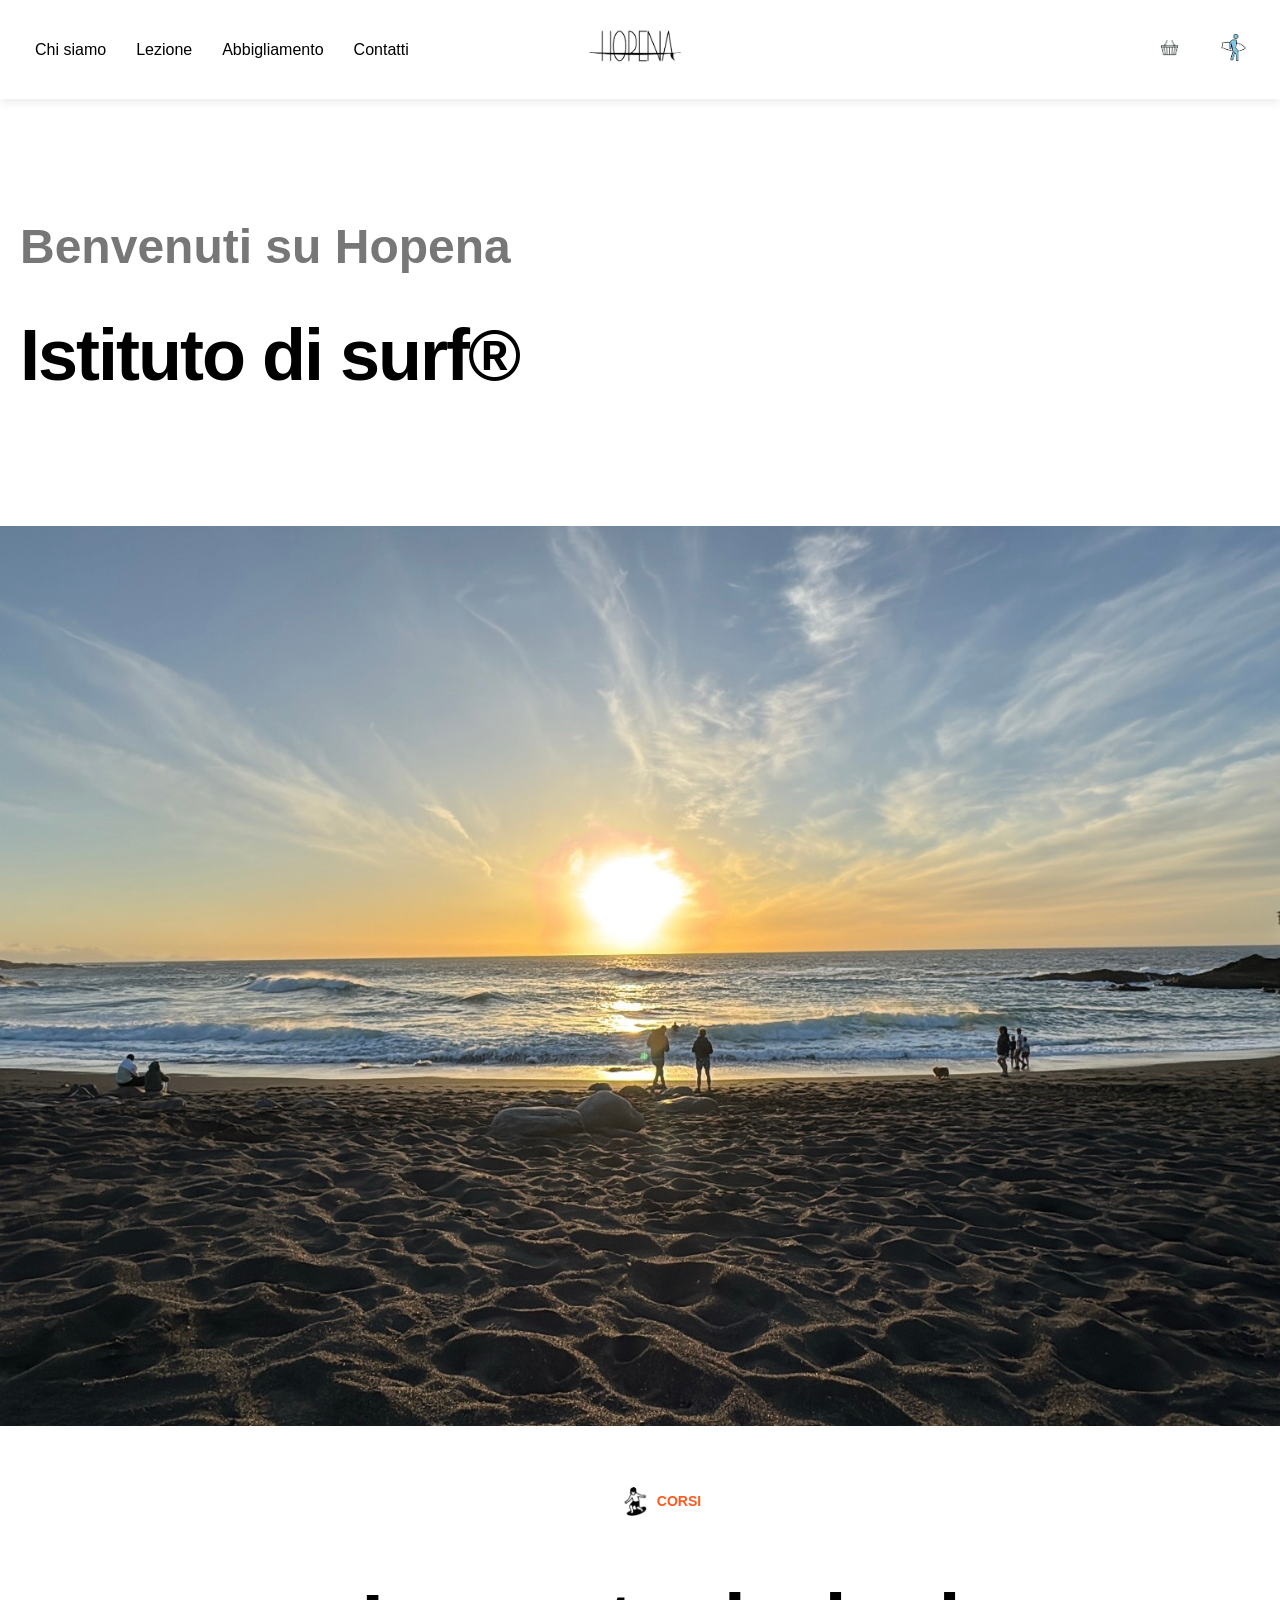
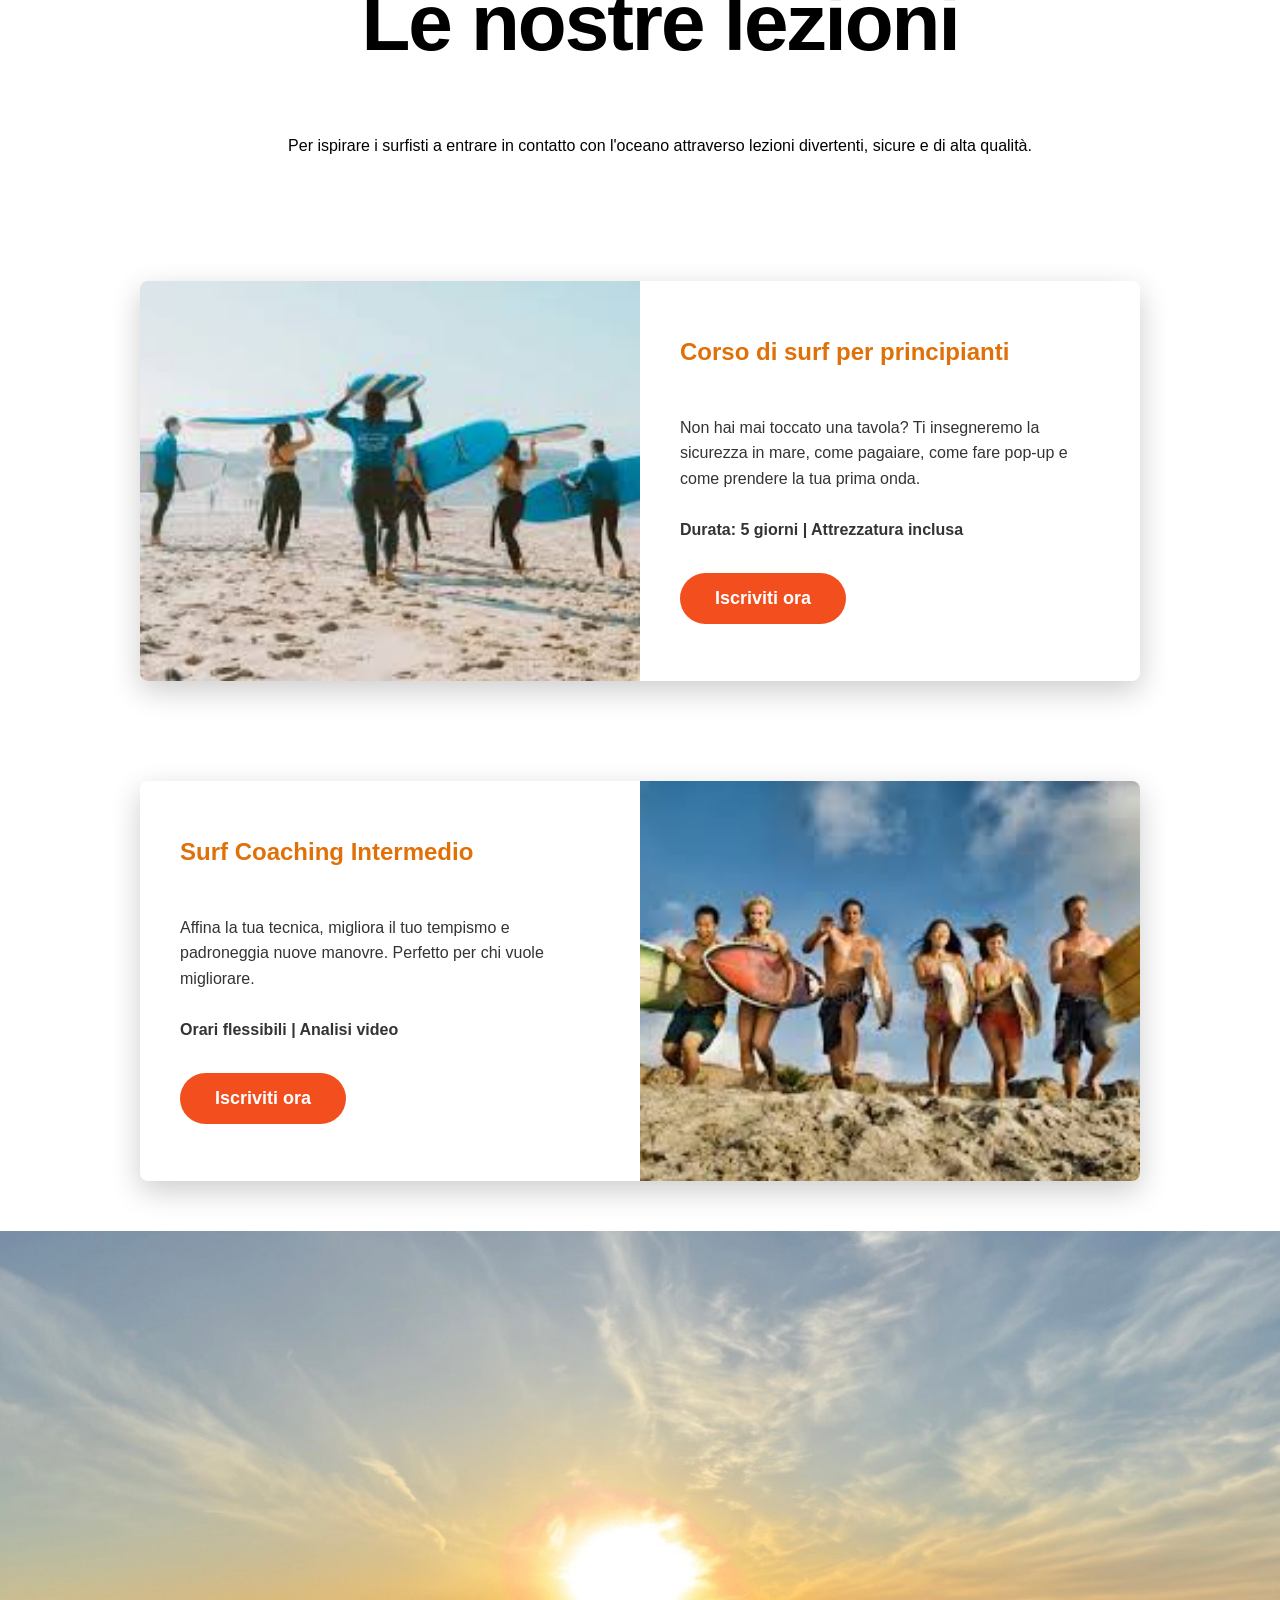
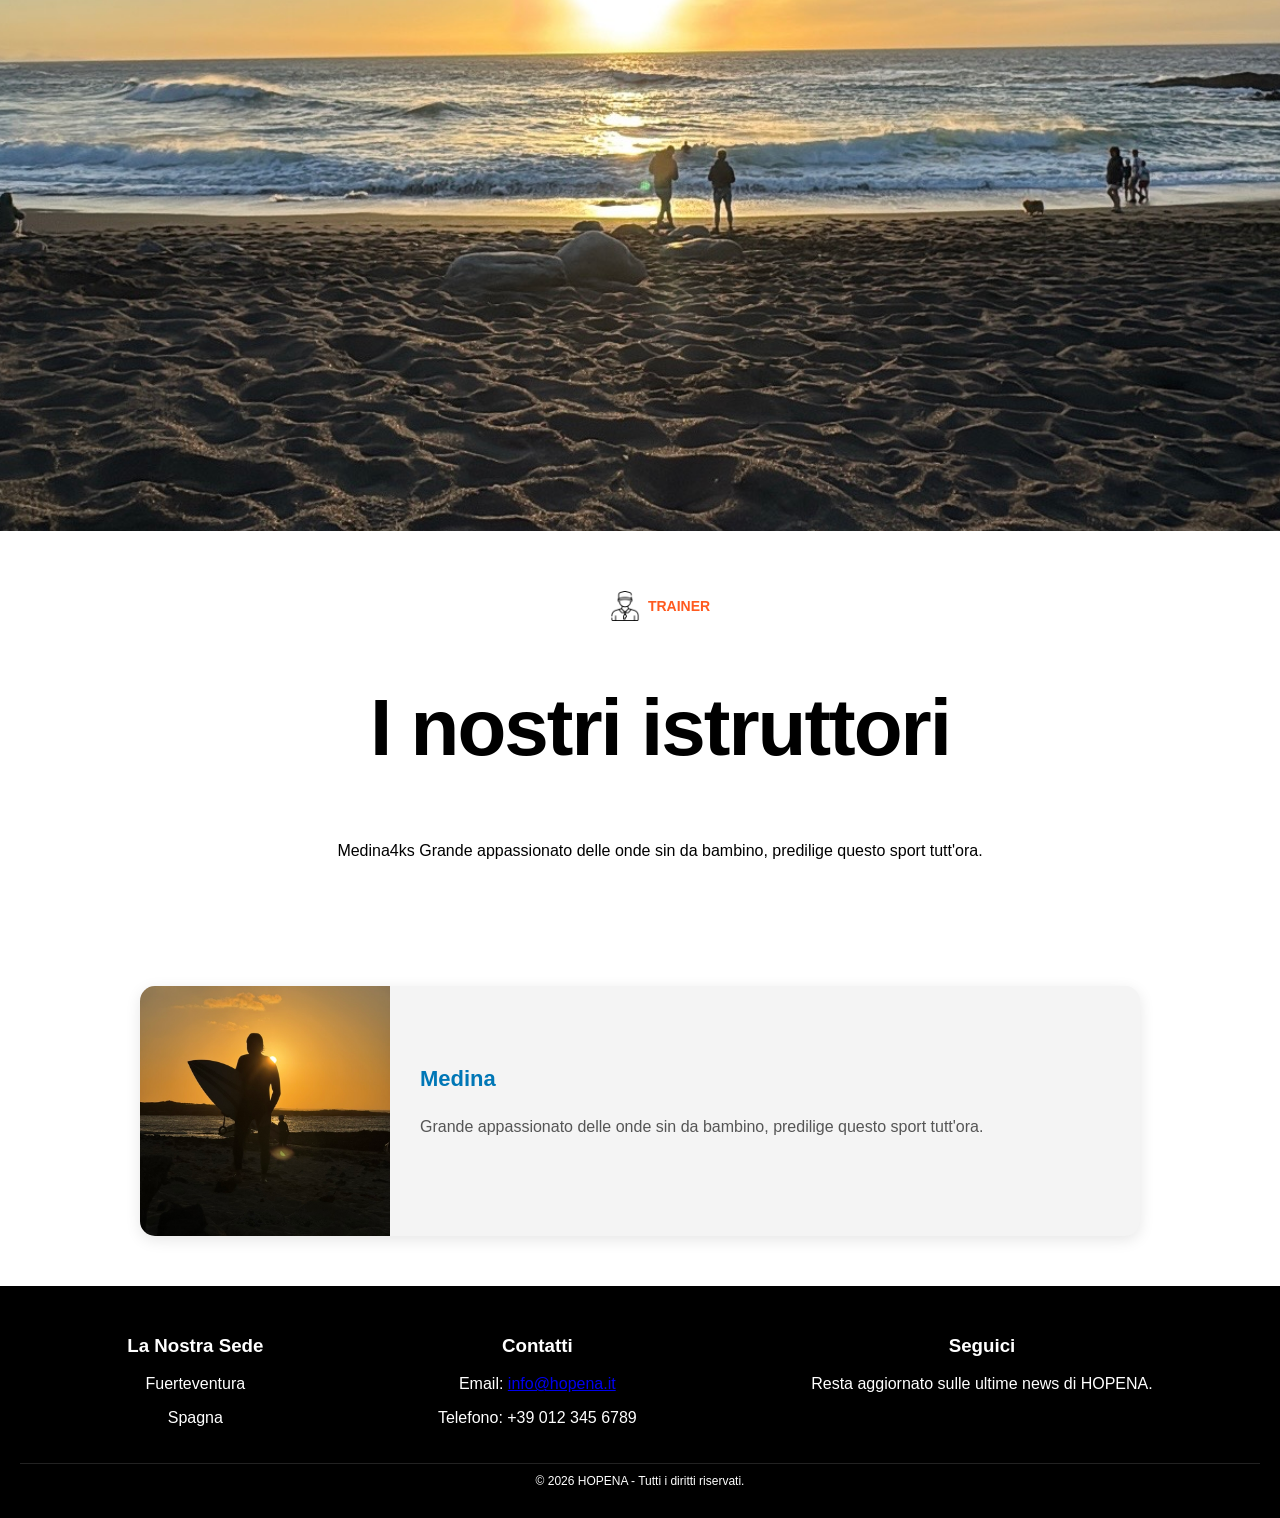
==== commit db336f64: "versione vecchia" ====
--- a/Progetto Surf/index.html
+++ b/Progetto Surf/index.html
@@ -6,9 +6,9 @@
   <meta name="viewport" content="width=device-width, initial-scale=1.0">
   <title>HOPENA - Surf & Abbigliamento</title>
 
-  <link rel="stylesheet" href="./CSS/global.css">
-  <link rel="stylesheet" href="./CSS/home.css">
-  <link rel="stylesheet" href="./CSS/abbigliamento.css">
+  <link rel="stylesheet" href="global.css">
+  <link rel="stylesheet" href="home.css">
+  <link rel="stylesheet" href="abbigliamento.css"> 
 </head>
 
 <body>
@@ -16,10 +16,10 @@
   <header class="header-container">
     <nav class="nav-links">
       <ul>
-        <li><a href="chi_siamo.html">Chi siamo</a></li>
-        <li><a href="lezione.html">Lezione</a></li>
-        <!-- <li><a href="abbigliamento.html">Abbigliamento</a></li> -->
-        <li><a href="contatti.html">Contatti</a></li>
+        <li><a href="./chi_siamo.html">Chi siamo</a></li>
+        <li><a href="./lezione.html">Lezione</a></li>
+        <li><a href="./abbigliamento.html">Abbigliamento</a></li>
+        <li><a href="./contatti.html">Contatti</a></li>
       </ul>
     </nav>
 
@@ -28,13 +28,11 @@
         <img src="./img/logo hopena.png" alt="HOPENA LOGO">
       </a>
     </div>
-    
-    
+
     <div class="auth-right">
-      <!-- <a href="#" class="icon-link" title="Carrello" id="cart-icon-btn">
+      <a href="#" class="icon-link" title="Carrello" id="cart-icon-btn">
         <img src="./img/icona-linea-carrello.webp" alt="Shop" class="cart-icon">
       </a>
-      -->
 
       <a href="./login.html" class="icon-link" title="Login">
         <img
@@ -43,8 +41,7 @@
       </a>
     </div>
   </header>
-  
-  <!-- implementeremo più in là
+
   <div id="cart-overlay" class="cart-overlay"></div>
   <div id="side-cart" class="side-cart">
     <div class="cart-header">
@@ -62,35 +59,33 @@
       <button class="checkout-btn">Procedi all'ordine</button>
     </div>
   </div>
-  -->
-
-
-  <section class="institute-section">
+
+  
+   <section class="institute-section">
     <div class="header-block">
-      <h2 class="welcome-text">Benvenuti su Hopena</h2>
-      <div class="brand-title">
-        <h1>Istituto di surf<span>®</span></h1>
-      </div>
-    </div>
-  </section>
-  <section class="hero-container">
+        <h2 class="welcome-text">Benvenuti su Hopena</h2>
+        <div class="brand-title">
+            <h1>Istituto di surf<span>®</span></h1>
+        </div>
+    </div>
+   </section>
+   <section class="hero-container">
     <div class="hero-image"></div>
-  </section>
-  <div class="text-container">
+</section>
+<div class="text-container">
     <div class="category">
-      <img src="./img/surfer.png" width="30" alt="" class="category-icon"> <span>Corsi</span>
-      <script src="global.js"></script>
-    </div>
-
+        <img src="./img/surfer.png" width="30" alt="" class="category-icon"> <span>Corsi</span> 
+         <script src="global.js"></script>
+    </div>
+    
     <div class="title-wrapper">
-      <h1 class="main-title">Le nostre lezioni</h1>
+        <h1 class="main-title">Le nostre lezioni</h1>
     </div>
 
     <p class="Descrizione">
-      Per ispirare i surfisti a entrare in contatto con l'oceano attraverso lezioni divertenti, sicure e di alta
-      qualità.
+    Per ispirare i surfisti a entrare in contatto con l'oceano attraverso lezioni divertenti, sicure e di alta qualità.
     </p>
-  </div>
+</div>
 
   <div
     style="max-width: 1000px; margin: 50px auto; background: white; display: flex; box-shadow: 0 10px 30px rgba(0,0,0,0.2); overflow: hidden; border-radius: 8px; font-family: sans-serif;">
@@ -144,29 +139,29 @@
 
 
 
-  </section>
-  <section class="hero-container">
+</section>
+   <section class="hero-container">
     <div class="hero-image"></div>
-  </section>
-  <div class="text-container">
+</section>
+<div class="text-container">
     <div class="category">
-      <img src="./img/coach.png" width="30" alt="" class="category-icon"> <span>TRAINER</span>
-      <script src="global.js"></script>
-    </div>
-
+        <img src="./img/coach.png" width="30" alt="" class="category-icon"> <span>TRAINER</span> 
+         <script src="global.js"></script>
+    </div>
+    
     <div class="title-wrapper">
-      <h1 class="main-title">I nostri istruttori</h1>
+        <h1 class="main-title">I nostri istruttori</h1>
     </div>
 
     <p class="Descrizione">Medina4ks Grande appassionato delle onde sin da bambino, predilige questo sport tutt'ora.
     </p>
-  </div>
+</div>
 
 
   <section class="instructors-section">
     <div class="instructor-card">
       <div class="instructor-image">
-        <img src="./img/medina.jpeg" alt="Istruttore Medina">
+        <img src="./img/0F1C0103-4087-4462-923C-D77A424BF6E3_1_105_c.jpeg" alt="Istruttore Medina">
       </div>
       <div class="instructor-info">
         <h3>Medina</h3>
--- a/Progetto Surf/global.css
+++ b/Progetto Surf/global.css
@@ -0,0 +1,498 @@
+/*GESTIAMO L'HEADER E IL FOOTER IN QUESTO FILE CSS
+
+/* RESET E BASE */
+body {
+  margin: 0;
+  padding: 0;
+  font-family: Arial, sans-serif;
+  display: flex;
+  flex-direction: column;
+  min-height: 100vh;
+}
+
+/* HEADER - Struttura a 3 colonne */
+.header-container {
+  display: flex;
+  justify-content: space-between;
+  align-items: center;
+  padding: 5px 20px;
+  background-color: rgb(255, 255, 255);
+  color: rgb(0, 0, 0);
+  width: 100%;
+  box-sizing: border-box;
+  position: sticky;
+  /* la barra rimane ferma e si muove*/
+  top: 0;
+  z-index: 1000;
+  box-shadow: 0 2px 10px rgba(0, 0, 0, 0.1);
+}
+
+/* 1 Link a sinistra */
+.nav-links {
+  flex: 1;
+}
+
+.nav-links ul {
+  list-style: none;
+  display: flex;
+  margin: 0;
+  padding: 0;
+}
+
+.nav-links a {
+  color: rgb(0, 0, 0);
+  text-decoration: none;
+  padding: 10px 15px;
+  white-space: nowrap;
+}
+
+/* 2 Logo al centro */
+.logo-center {
+  text-align: center;
+  flex: 1;
+}
+
+.logo-center a {
+  text-decoration: none;
+  color: inherit;
+  display: inline-block;
+}
+
+.logo-center h1 {
+  margin: 0;
+  font-size: 28px;
+  color: white;
+}
+
+.logo-center img {
+  height: 80px;
+  width: auto;
+  display: block;
+  margin: 5px auto 0;
+  border: none;
+}
+
+.logo-center a:hover {
+  opacity: 0.8;
+  transition: 0.3s;
+}
+
+/* 3 Login e Shop a destra */
+.auth-right {
+  flex: 1;
+  display: flex;
+  justify-content: flex-end;
+  align-items: center;
+  gap: 20px;
+}
+
+.cart-icon {
+  height: 35px;
+  width: auto;
+  transition: transform 0.2s ease;
+}
+
+.cart-icon:hover {
+  transform: scale(1.1);
+}
+
+.btn-auth {
+  text-decoration: none;
+  background-color: #c7cdce;
+  color: white !important;
+  padding: 8px 18px;
+  border-radius: 6px;
+  font-size: 14px;
+  font-weight: bold;
+  transition: background-color 0.3s;
+}
+
+.btn-auth:hover {
+  background-color: #0077b6;
+}
+
+/* FOOTER */
+.footer-container {
+  background-color: #000;
+  color: white;
+  padding: 30px 20px;
+  margin-top: auto;
+}
+
+.footer-content {
+  display: flex;
+  justify-content: space-around;
+  max-width: 1200px;
+  margin: 0 auto;
+}
+
+.footer-section {
+  text-align: center;
+}
+
+.footer-bottom {
+  text-align: center;
+  margin-top: 20px;
+  border-top: 1px solid #222;
+  padding-top: 10px;
+  font-size: 12px;
+}
+
+
+/* --- SIDE CARRELLO (stava in abb css) --- */
+.side-cart {
+  position: fixed;
+  top: 0;
+  right: -400px;
+  width: 350px;
+  height: 100%;
+  background: white;
+  z-index: 2000;
+  transition: 0.4s;
+  padding: 20px;
+  display: flex;
+  flex-direction: column;
+  height: 100vh;
+  /* Forza l'altezza a tutto schermo */
+  padding-bottom: 30px;
+  /* Aggiunge spazio extra in fondo per il tasto */
+  box-sizing: border-box;
+  box-shadow: -5px 0 15px rgba(0, 0, 0, 0.2);
+}
+
+.side-cart.open {
+  right: 0;
+}
+
+/* --- FIX SPECIFICO PER EVITARE CONFLITTI CON LEZIONE.CSS --- */
+
+/* Forza il tasto di chiusura (X) a essere piccolo e pulito */
+#side-cart .close-btn {
+    width: 40px !important;
+    height: 40px !important;
+    background-color: transparent !important; /* Toglie il blu di lezione.css */
+    color: #333 !important; /* Forza il colore scuro */
+    border: none !important;
+    font-size: 28px !important;
+    cursor: pointer;
+    display: flex !important;
+    align-items: center;
+    justify-content: center;
+    padding: 0 !important;
+    margin: 0 !important;
+}
+
+/* Forza i tasti + e - a rimanere piccoli e quadrati */
+#side-cart .qty-controls button {
+    width: 25px !important;
+    height: 25px !important;
+    padding: 0 !important;
+    margin: 0 !important;
+    background-color: #eee !important; /* Colore neutro */
+    color: #000 !important;
+    border: 1px solid #ccc !important;
+    display: flex !important;
+    align-items: center;
+    justify-content: center;
+    font-size: 14px !important;
+    border-radius: 4px !important;
+}
+
+/* Sistema il tasto Procedi all'ordine per non farlo diventare gigante */
+#side-cart .checkout-btn {
+    width: 100% !important;
+    height: auto !important;
+    padding: 15px !important;
+    background-color: #333 !important;
+    color: white !important;
+    font-size: 16px !important;
+    font-weight: bold !important;
+    border-radius: 5px !important;
+    text-transform: none !important; /* Toglie eventuale tutto maiuscolo */
+}
+
+/* Layout generale del carrello per mantenere le proporzioni */
+#side-cart {
+    box-sizing: border-box !important;
+}
+
+#side-cart * {
+    box-sizing: border-box !important;
+}
+
+.cart-overlay {
+  position: fixed;
+  top: 0;
+  left: 0;
+  width: 100%;
+  height: 100%;
+  background: rgba(0, 0, 0, 0.5);
+  display: none;
+  z-index: 1999;
+}
+
+.cart-overlay.active {
+  display: block;
+}
+
+/* --- ELEMENTI NEL CARRELLO --- */
+.cart-item {
+  display: flex;
+  align-items: center;
+  gap: 12px;
+  padding: 12px 0;
+  border-bottom: 1px solid #eee;
+}
+
+.cart-item-img {
+  width: 60px;
+  height: 60px;
+  object-fit: cover;
+  border-radius: 4px;
+}
+
+.cart-item-info {
+  flex-grow: 1;
+}
+
+.cart-item-info strong {
+  display: block;
+  font-size: 14px;
+}
+
+.cart-item-info small {
+  color: #666;
+  font-size: 12px;
+}
+
+.cart-item-actions {
+  display: flex;
+  flex-direction: column;
+  align-items: flex-end;
+  gap: 8px;
+}
+
+.qty-controls {
+  display: flex;
+  align-items: center;
+  gap: 6px;
+  background: #f0f0f0;
+  padding: 2px 6px;
+  border-radius: 4px;
+}
+
+.qty-controls button {
+  border: none;
+  background: none;
+  cursor: pointer;
+  font-weight: bold;
+}
+
+.remove-btn {
+  background: none;
+  border: none;
+  cursor: pointer;
+  font-size: 16px;
+}
+
+.cart-footer {
+  margin-top: auto;
+  padding-top: 15px;
+  border-top: 2px solid #eee;
+}
+
+.cart-total {
+  display: flex;
+  justify-content: space-between;
+  align-items: center;
+  font-size: 20px;
+  font-weight: bold;
+  margin-bottom: 20px;
+}
+
+.cart-items-container {
+  flex-grow: 1;
+  /* Prende tutto lo spazio centrale disponibile */
+  overflow-y: auto;
+  /* Se ci sono molti prodotti, appare la rotella interna */
+  margin-bottom: 20px;
+}
+
+/* Modifica la parte finale del carrello */
+.cart-footer {
+  border-top: 2px solid #eee;
+  padding-top: 15px;
+  background: white;
+  /* Evita che si veda roba sotto */
+  margin-top: auto;
+  /* Lo spinge sempre in fondo */
+}
+
+/* Aggiungi questa regola per unire numero ed euro */
+#cart-total-amount {
+  margin-right: 2px;
+  /* Spazio piccolissimo tra numero ed euro */
+}
+
+/* Assicurati che il contenitore del prezzo non abbia flex-grow */
+.cart-total span:last-child {
+  white-space: nowrap;
+  /* Impedisce che l'euro vada a capo */
+}
+
+.checkout-btn {
+  width: 100%;
+  padding: 15px;
+  margin-bottom: 10px;
+  background: #333;
+  color: white;
+  border: none;
+  border-radius: 5px;
+  cursor: pointer;
+}
+
+/* Benvenuto Stile */
+.institute-section {
+    max-width: 1200px;
+    margin-left: 0;   
+    padding: 80px 20px;
+    font-family: 'Inter', sans-serif;
+    text-align: left;
+}
+
+.header-block {
+    margin-bottom: 50px;
+    text-align: left; 
+}
+
+.welcome-text {
+    font-size: 3rem;
+    color: #777;
+    font-weight: 600;
+    margin-left: 0; 
+}
+
+.brand-title h1 {
+    font-size: 4.5rem;
+    font-weight: 850;
+    letter-spacing: -2px;
+    margin: 0;      
+    text-align: left;
+}
+
+/* CORSO STILE*/
+
+.text-container {
+    display: flex;
+    flex-direction: column;
+    align-items: center;
+    text-align: center;
+    padding: 60px 20px;
+    background-color: #ffffff;
+    width: 100%;
+}
+.category {
+    display: flex;
+    align-items: center;
+    gap: 8px;
+    color: #FF5A1F; 
+    font-size: 14px;
+    font-weight: 600;
+    text-transform: uppercase;
+    margin-bottom: 10px;
+}
+.main-title {
+    font-family: 'Inter', sans-serif; 
+    font-size: clamp(2.5rem, 8vw, 5rem); 
+    font-weight: 800;
+    color: #000000;
+    line-height: 1.1;
+    letter-spacing: -2px;
+}
+
+/* Sfondo del immagine 1*/
+.hero-container {
+    position: relative;
+    width: 100%;
+    height: 100vh; 
+    display: flex;
+    flex-direction: column;
+    justify-content: center;
+    align-items: center;
+    overflow: hidden;
+}
+
+.hero-image {
+    position: absolute;
+    top: 0;
+    left: 0;
+    width: 100%;
+    height: 100%;
+    background-image: url('./img/Benvenuto.jpg');
+    background-size: cover;
+    background-position: center;
+    z-index: 1; 
+}
+
+/* Sfondo del immagine 2*/
+.hero-container1 {
+    position: relative;
+    width: 100%;
+    height: 100vh;
+    display: flex;
+    flex-direction: column;
+    justify-content: center;
+    align-items: center;
+    overflow: hidden;
+}
+
+.hero-image1 {
+    position: absolute;
+    top: 0;
+    left: 0;
+    width: 100%;
+    height: 100%;
+    background-image: url('./img/Benvenuto.jpg');
+    background-size: cover;
+    background-position: center;
+    z-index: 1; 
+}
+
+/* RESPONSIVE (Cellulare) */
+@media (max-width: 768px) {
+  .header-container {
+    flex-direction: column;
+    padding: 15px;
+    gap: 15px;
+  }
+
+  .nav-links ul {
+    justify-content: center;
+  }
+
+  .auth-right {
+    justify-content: center;
+    width: 100%;
+    margin-top: 10px;
+  }
+
+  /* Adattamento istruttori per mobile */
+  .instructor-card {
+    flex-direction: column;
+    text-align: center;
+  }
+
+  .instructor-image img {
+    width: 100%;
+    height: 250px;
+  }
+
+  .instructor-info {
+    text-align: center;
+  }
+
+  .footer-content {
+    flex-direction: column;
+    gap: 30px;
+  }
+}
--- a/Progetto Surf/home.css
+++ b/Progetto Surf/home.css
@@ -0,0 +1,65 @@
+/* Istruttori */
+.instructors-section {
+  padding: 50px 20px;
+  background-color: #ffffff;
+  text-align: center;
+}
+
+.instructors-section h2 {
+  font-size: 28px;
+  color: #333;
+  margin-bottom: 30px;
+}
+
+.instructor-card {
+  display: flex;
+  align-items: center;
+  max-width: 1000px;
+  margin: 0 auto;
+  background: #f4f4f4;
+  border-radius: 15px;
+  overflow: hidden;
+  box-shadow: 0 4px 15px rgba(0, 0, 0, 0.1);
+}
+
+.instructor-image img {
+  width: 250px;
+  height: 250px;
+  object-fit: cover;
+  display: block;
+}
+
+.instructor-info {
+  padding: 30px;
+  text-align: left;
+}
+
+.instructor-info h3 {
+  margin-top: 0;
+  color: #0077b6;
+  font-size: 22px;
+}
+
+.instructor-info p {
+  line-height: 1.6;
+  color: #555;
+}
+
+@media (max-width: 768px) {
+  .instructor-card {
+    flex-direction: column;
+    /* Impila gli elementi verticalmente */
+    text-align: center;
+  }
+
+  .instructor-image img {
+    width: 100%;
+    /* La foto occupa tutta la larghezza su mobile */
+    height: 300px;
+  }
+
+  .instructor-info {
+    text-align: center;
+    /* Centra il testo per un look migliore su smartphone */
+  }
+}
--- a/Progetto Surf/abbigliamento.css
+++ b/Progetto Surf/abbigliamento.css
@@ -0,0 +1,85 @@
+/* --- LAYOUT PRODOTTI --- */
+.title-abbigliamento {
+    text-align: center;
+    font-size: 32px;
+    margin-bottom: 20px;
+}
+
+.clothing-container {
+    display: flex;
+    justify-content: space-around;
+    padding: 20px;
+    gap: 20px;
+}
+
+.product-card {
+    flex: 1;
+    max-width: 45%;
+    text-align: center;
+    border: 1px solid #eee;
+    padding: 15px;
+    border-radius: 10px;
+}
+
+.product-card img {
+    max-width: 100%;
+    height: auto;
+    border-radius: 5px;
+}
+
+/* --- COLORI E TAGLIE --- */
+.color-circle {
+    width: 25px;
+    height: 25px;
+    border-radius: 50%;
+    display: inline-block;
+    cursor: pointer;
+    border: 2px solid #ddd;
+    margin: 5px;
+}
+
+.color-circle.black {
+    background-color: black;
+}
+
+.color-circle.white {
+    background-color: white;
+}
+
+.color-circle.active {
+    border-color: #007bff;
+    transform: scale(1.1);
+}
+
+.size-buttons {
+    margin: 15px 0;
+    display: flex;
+    justify-content: center;
+    gap: 8px;
+}
+
+.size-buttons button {
+    padding: 8px 12px;
+    border: 1px solid #333;
+    background: white;
+    cursor: pointer;
+    border-radius: 4px;
+}
+
+/* Bottone taglia selezionata */
+.size-buttons button.selected-size {
+    background-color: #333;
+    color: white;
+}
+
+.add-to-cart {
+    background-color: gray;
+    color: white;
+    border: none;
+    padding: 10px 20px;
+    width: 100%;
+    cursor: pointer;
+    font-weight: bold;
+    border-radius: 5px;
+}
+
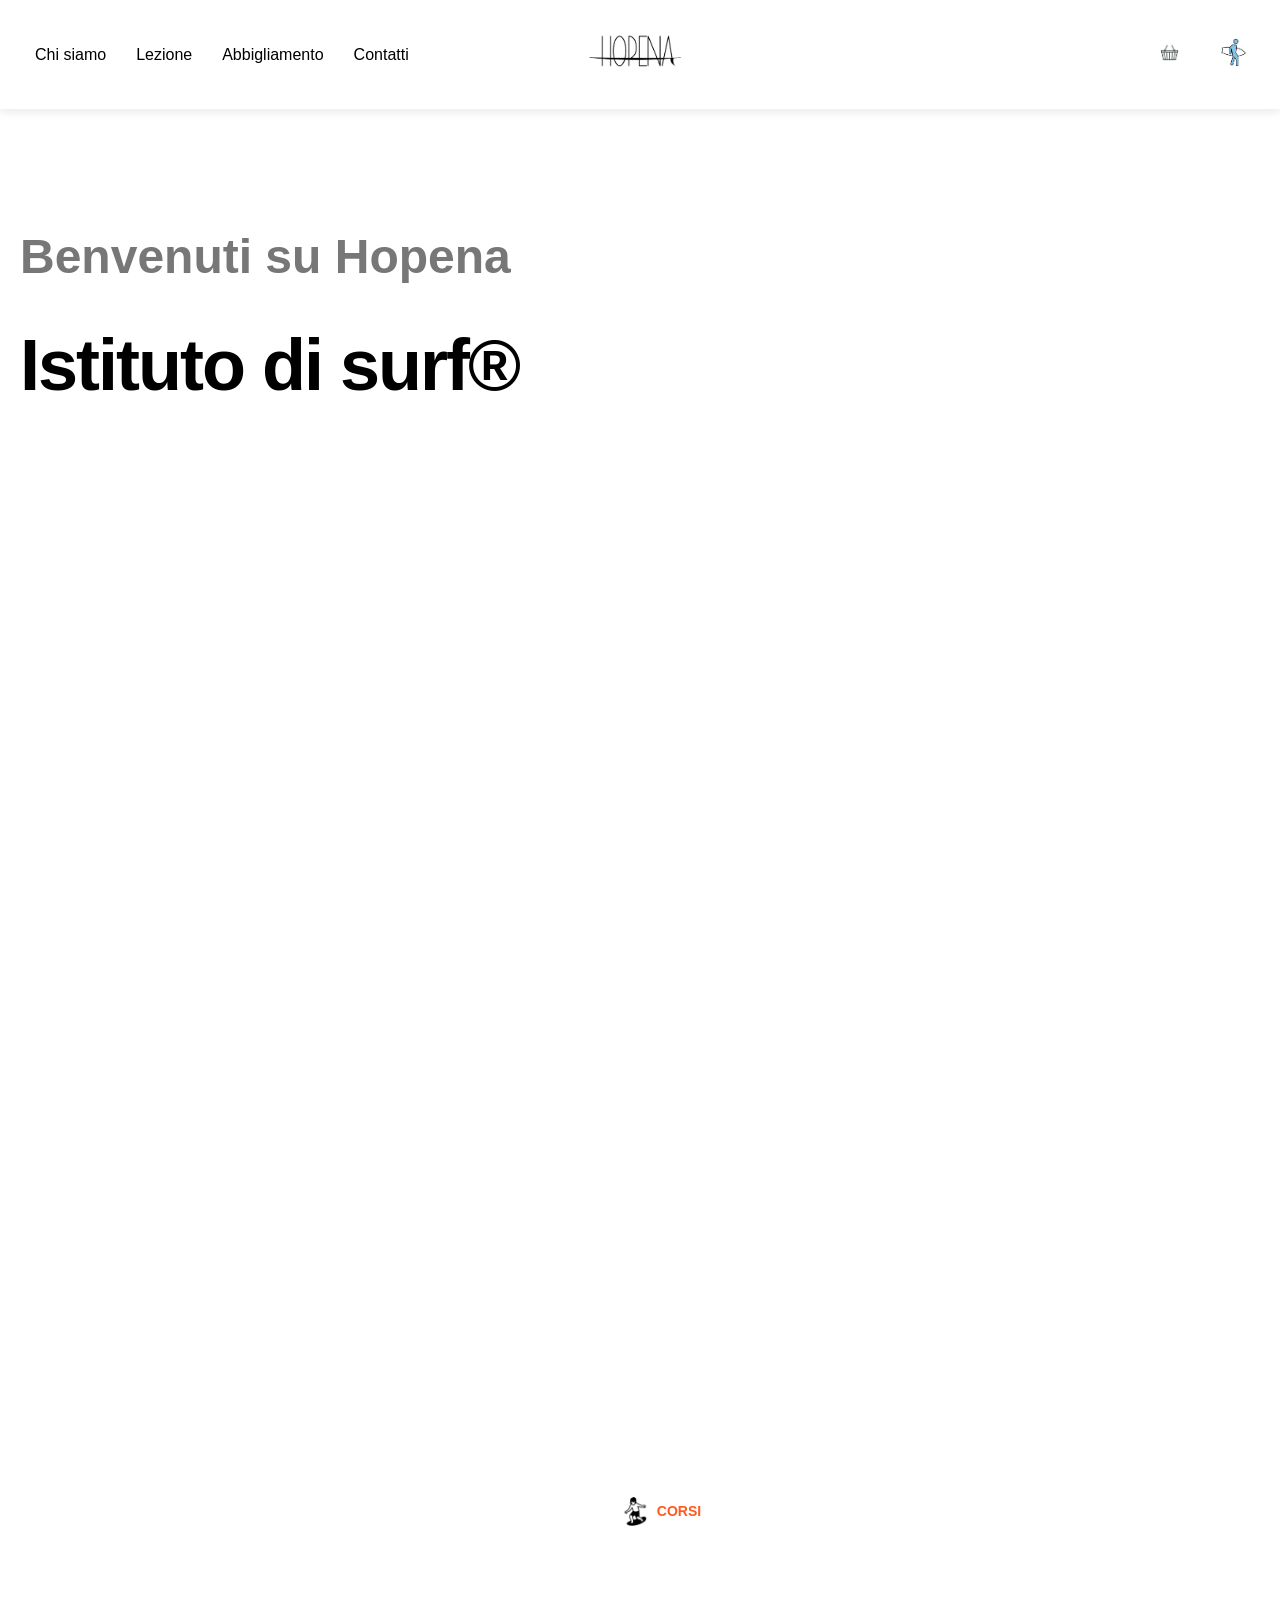
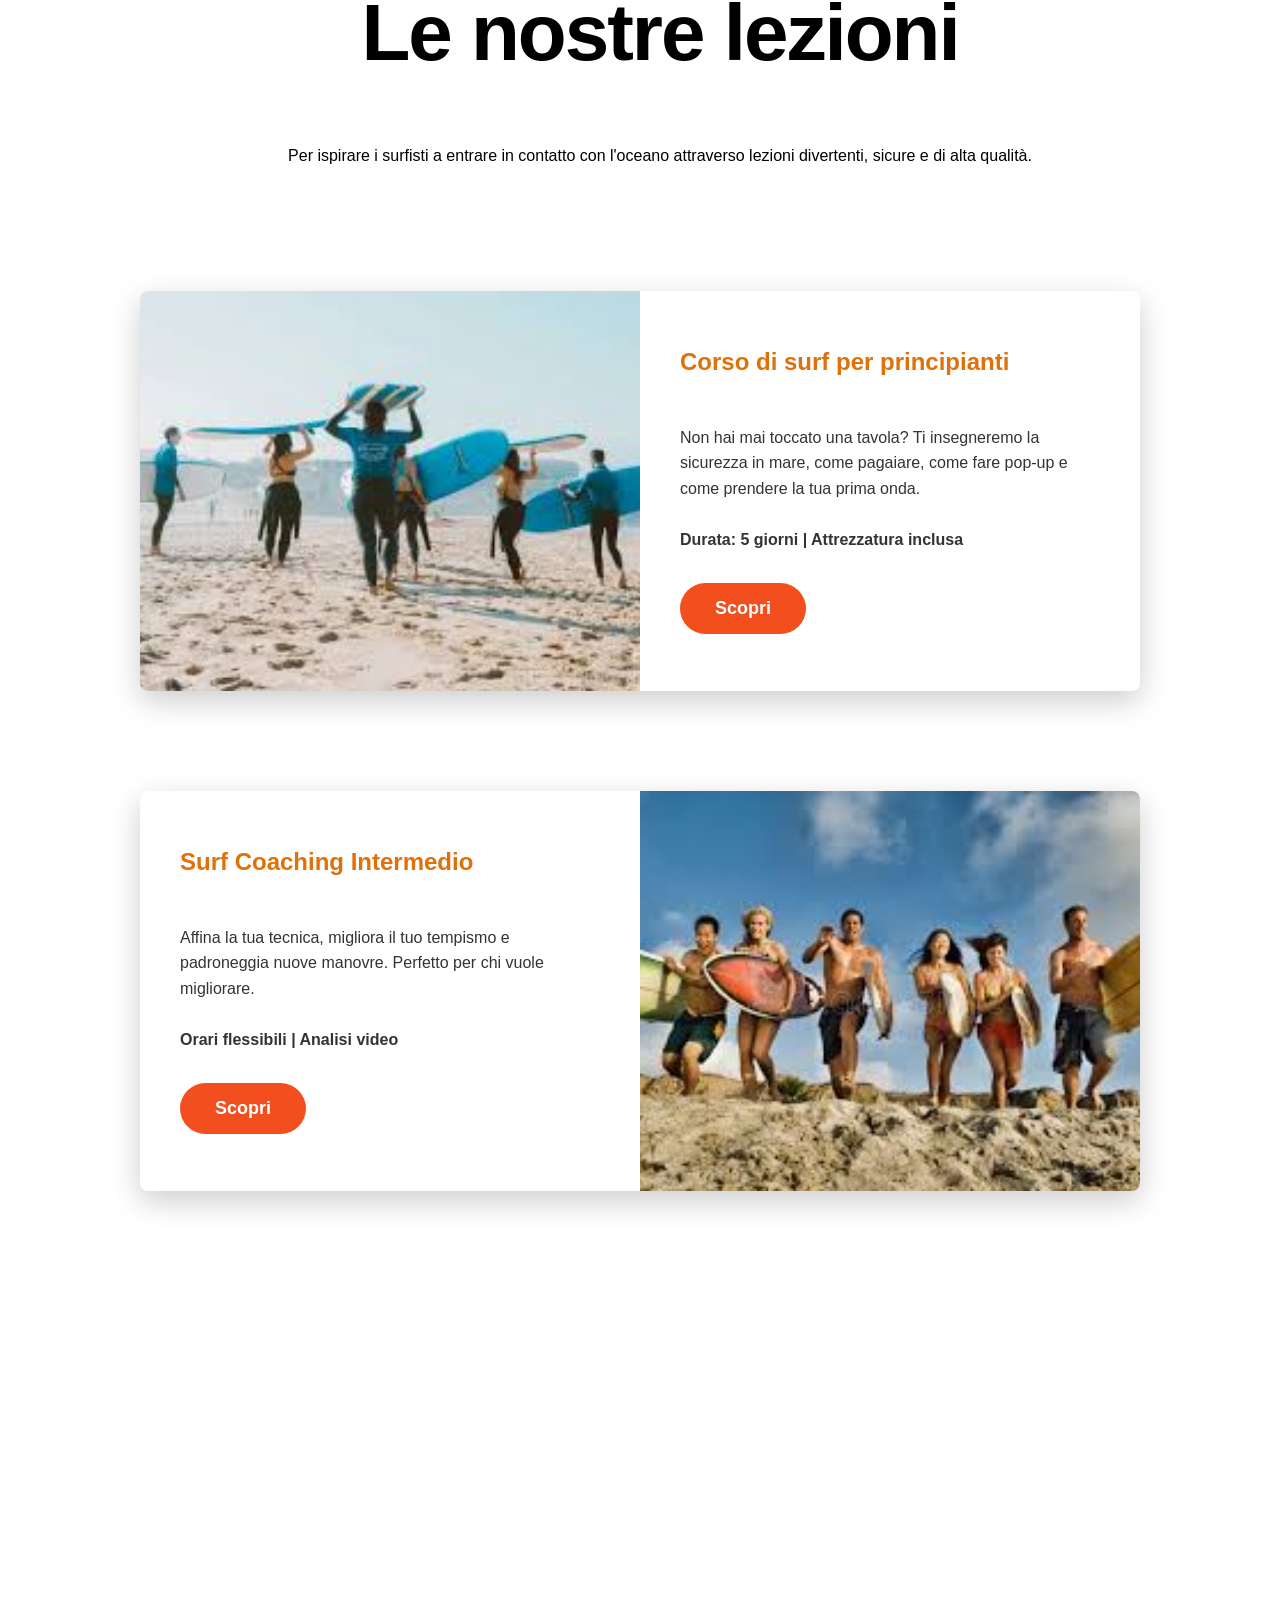
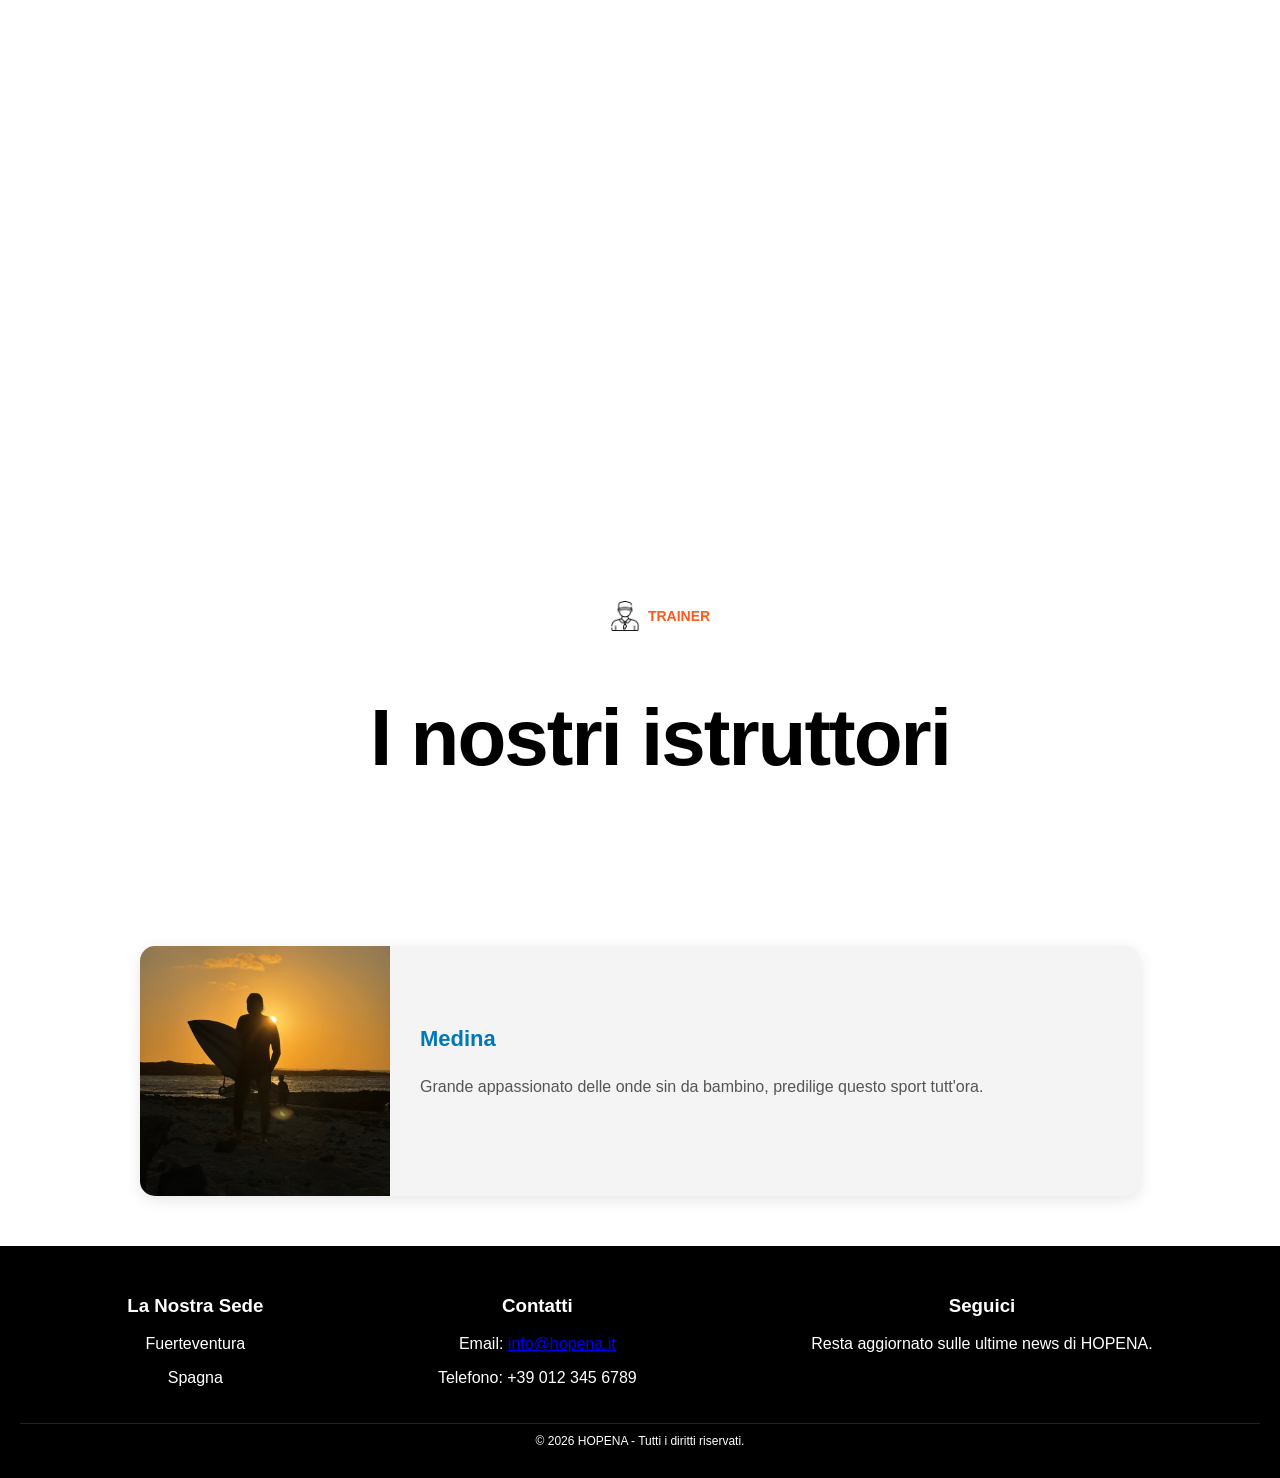
==== commit d28dd980: "nuovi aggiustamenti creato cartella per js, modificato lezione e aggiunto una pagina prenotazione pe" ====
--- a/Progetto Surf/index.html
+++ b/Progetto Surf/index.html
@@ -6,9 +6,9 @@
   <meta name="viewport" content="width=device-width, initial-scale=1.0">
   <title>HOPENA - Surf & Abbigliamento</title>
 
-  <link rel="stylesheet" href="global.css">
-  <link rel="stylesheet" href="home.css">
-  <link rel="stylesheet" href="abbigliamento.css"> 
+  <link rel="stylesheet" href="./CSS/global.css">
+  <link rel="stylesheet" href="./CSS/home.css">
+  <link rel="stylesheet" href="./CSS/abbigliamento.css">
 </head>
 
 <body>
@@ -16,10 +16,10 @@
   <header class="header-container">
     <nav class="nav-links">
       <ul>
-        <li><a href="./chi_siamo.html">Chi siamo</a></li>
-        <li><a href="./lezione.html">Lezione</a></li>
-        <li><a href="./abbigliamento.html">Abbigliamento</a></li>
-        <li><a href="./contatti.html">Contatti</a></li>
+        <li><a href="chi_siamo.html">Chi siamo</a></li>
+        <li><a href="lezione.html">Lezione</a></li>
+        <li><a href="abbigliamento.html">Abbigliamento</a></li>
+        <li><a href="contatti.html">Contatti</a></li>
       </ul>
     </nav>
 
@@ -60,32 +60,33 @@
     </div>
   </div>
 
-  
-   <section class="institute-section">
+
+  <section class="institute-section">
     <div class="header-block">
-        <h2 class="welcome-text">Benvenuti su Hopena</h2>
-        <div class="brand-title">
-            <h1>Istituto di surf<span>®</span></h1>
-        </div>
-    </div>
-   </section>
-   <section class="hero-container">
+      <h2 class="welcome-text">Benvenuti su Hopena</h2>
+      <div class="brand-title">
+        <h1>Istituto di surf<span>®</span></h1>
+      </div>
+    </div>
+  </section>
+  <section class="hero-container">
     <div class="hero-image"></div>
-</section>
-<div class="text-container">
+  </section>
+  <div class="text-container">
     <div class="category">
-        <img src="./img/surfer.png" width="30" alt="" class="category-icon"> <span>Corsi</span> 
-         <script src="global.js"></script>
-    </div>
-    
+      <img src="./img/surfer.png" width="30" alt="" class="category-icon"> <span>Corsi</span>
+      <script src="global.js"></script>
+    </div>
+
     <div class="title-wrapper">
-        <h1 class="main-title">Le nostre lezioni</h1>
+      <h1 class="main-title">Le nostre lezioni</h1>
     </div>
 
     <p class="Descrizione">
-    Per ispirare i surfisti a entrare in contatto con l'oceano attraverso lezioni divertenti, sicure e di alta qualità.
+      Per ispirare i surfisti a entrare in contatto con l'oceano attraverso lezioni divertenti, sicure e di alta
+      qualità.
     </p>
-</div>
+  </div>
 
   <div
     style="max-width: 1000px; margin: 50px auto; background: white; display: flex; box-shadow: 0 10px 30px rgba(0,0,0,0.2); overflow: hidden; border-radius: 8px; font-family: sans-serif;">
@@ -106,7 +107,7 @@
       <div style="display: flex; align-items: center; gap: 20px;">
         <a href="lezione.html"
           style="background-color: #f24e1e; color: white; padding: 15px 35px; border-radius: 50px; text-decoration: none; font-weight: bold; font-size: 18px; transition: 0.3s; display: inline-block;">
-          Iscriviti ora
+          Scopri
         </a>
       </div>
 
@@ -129,7 +130,7 @@
       <div style="display: flex; align-items: center; gap: 20px;">
         <a href="lezione.html"
           style="background-color: #f24e1e; color: white; padding: 15px 35px; border-radius: 50px; text-decoration: none; font-weight: bold; font-size: 18px; transition: 0.3s; display: inline-block;">
-          Iscriviti ora
+          Scopri
         </a>
 
 
@@ -139,29 +140,27 @@
 
 
 
-</section>
-   <section class="hero-container">
+  </section>
+  <section class="hero-container">
     <div class="hero-image"></div>
-</section>
-<div class="text-container">
+  </section>
+  <div class="text-container">
     <div class="category">
-        <img src="./img/coach.png" width="30" alt="" class="category-icon"> <span>TRAINER</span> 
-         <script src="global.js"></script>
-    </div>
-    
+      <img src="./img/coach.png" width="30" alt="" class="category-icon"> <span>TRAINER</span>
+      <script src="global.js"></script>
+    </div>
+
     <div class="title-wrapper">
-        <h1 class="main-title">I nostri istruttori</h1>
-    </div>
-
-    <p class="Descrizione">Medina4ks Grande appassionato delle onde sin da bambino, predilige questo sport tutt'ora.
-    </p>
-</div>
+      <h1 class="main-title">I nostri istruttori</h1>
+    </div>
+
+  </div>
 
 
   <section class="instructors-section">
     <div class="instructor-card">
       <div class="instructor-image">
-        <img src="./img/0F1C0103-4087-4462-923C-D77A424BF6E3_1_105_c.jpeg" alt="Istruttore Medina">
+        <img src="./img/medina.jpeg" alt="Istruttore Medina">
       </div>
       <div class="instructor-info">
         <h3>Medina</h3>
@@ -195,7 +194,7 @@
     </div>
   </footer>
 
-  <script src="global.js"></script>
+  <script src="./js/global.js"></script>
 
 </body>
 
--- a/Progetto Surf/CSS/global.css
+++ b/Progetto Surf/CSS/global.css
@@ -0,0 +1,511 @@
+/*GESTIAMO L'HEADER E IL FOOTER IN QUESTO FILE CSS
+
+/* RESET E BASE */
+body {
+  margin: 0;
+  padding: 0;
+  font-family: Arial, sans-serif;
+  display: flex;
+  flex-direction: column;
+  min-height: 100vh;
+}
+
+/* HEADER - Struttura a 3 colonne */
+.header-container {
+  display: flex;
+  justify-content: space-between;
+  align-items: center;
+  padding: 10px 20px;
+  background-color: rgb(255, 255, 255);
+  color: rgb(0, 0, 0);
+  width: 100%;
+  box-sizing: border-box;
+  position: sticky;
+  top: 0;
+  z-index: 1000;
+  box-shadow: 0 2px 10px rgba(0, 0, 0, 0.1);
+}
+
+/* 1 Link a sinistra */
+.nav-links {
+  flex: 1;
+}
+
+.nav-links ul {
+  list-style: none;
+  display: flex;
+  margin: 0;
+  padding: 0;
+}
+
+.nav-links a {
+  color: rgb(0, 0, 0);
+  text-decoration: none;
+  padding: 10px 15px;
+  white-space: nowrap;
+}
+
+/* 2 Logo al centro */
+.logo-center {
+  text-align: center;
+  flex: 1;
+}
+
+.logo-center a {
+  text-decoration: none;
+  color: inherit;
+  display: inline-block;
+}
+
+.logo-center h1 {
+  margin: 0;
+  font-size: 28px;
+  color: white;
+}
+
+.logo-center img {
+  height: 80px;
+  width: auto;
+  display: block;
+  margin: 5px auto 0;
+  border: none;
+}
+
+.logo-center a:hover {
+  opacity: 0.8;
+  transition: 0.3s;
+}
+
+/* 3 Login e Shop a destra */
+.auth-right {
+  flex: 1;
+  display: flex;
+  justify-content: flex-end;
+  align-items: center;
+  gap: 20px;
+}
+
+.cart-icon {
+  height: 35px;
+  width: auto;
+  transition: transform 0.2s ease;
+}
+
+.cart-icon:hover {
+  transform: scale(1.1);
+}
+
+.btn-auth {
+  text-decoration: none;
+  background-color: #c7cdce;
+  color: white !important;
+  padding: 8px 18px;
+  border-radius: 6px;
+  font-size: 14px;
+  font-weight: bold;
+  transition: background-color 0.3s;
+}
+
+.btn-auth:hover {
+  background-color: #0077b6;
+}
+
+/* FOOTER */
+.footer-container {
+  background-color: #000;
+  color: white;
+  padding: 30px 20px;
+  margin-top: auto;
+}
+
+.footer-content {
+  display: flex;
+  justify-content: space-around;
+  max-width: 1200px;
+  margin: 0 auto;
+}
+
+.footer-section {
+  text-align: center;
+}
+
+.footer-bottom {
+  text-align: center;
+  margin-top: 20px;
+  border-top: 1px solid #222;
+  padding-top: 10px;
+  font-size: 12px;
+}
+
+
+/* --- SIDE CARRELLO (stava in abb css) --- */
+.side-cart {
+  position: fixed;
+  top: 0;
+  right: -400px;
+  width: 350px;
+  height: 100%;
+  background: white;
+  z-index: 2000;
+  transition: 0.4s;
+  padding: 20px;
+  display: flex;
+  flex-direction: column;
+  height: 100vh;
+  padding-bottom: 30px;
+  box-sizing: border-box;
+  box-shadow: -5px 0 15px rgba(0, 0, 0, 0.2);
+}
+
+.side-cart.open {
+  right: 0;
+}
+
+/* --- FIX SPECIFICO PER EVITARE CONFLITTI CON LEZIONE.CSS --- */
+
+#side-cart .close-btn {
+  width: 40px !important;
+  height: 40px !important;
+  background-color: transparent !important;
+  color: #333 !important;
+  border: none !important;
+  font-size: 28px !important;
+  cursor: pointer;
+  display: flex !important;
+  align-items: center;
+  justify-content: center;
+  padding: 0 !important;
+  margin: 0 !important;
+}
+
+#side-cart .qty-controls button {
+  width: 25px !important;
+  height: 25px !important;
+  padding: 0 !important;
+  margin: 0 !important;
+  background-color: #eee !important;
+  color: #000 !important;
+  border: 1px solid #ccc !important;
+  display: flex !important;
+  align-items: center;
+  justify-content: center;
+  font-size: 14px !important;
+  border-radius: 4px !important;
+}
+
+/* Sistema il tasto Procedi all'ordine per non farlo diventare gigante */
+#side-cart .checkout-btn {
+  width: 100% !important;
+  height: auto !important;
+  padding: 15px !important;
+  background-color: #333 !important;
+  color: white !important;
+  font-size: 16px !important;
+  font-weight: bold !important;
+  border-radius: 5px !important;
+  text-transform: none !important;
+}
+
+/* Layout generale del carrello per mantenere le proporzioni */
+#side-cart {
+  box-sizing: border-box !important;
+}
+
+#side-cart * {
+  box-sizing: border-box !important;
+}
+
+.cart-overlay {
+  position: fixed;
+  top: 0;
+  left: 0;
+  width: 100%;
+  height: 100%;
+  background: rgba(0, 0, 0, 0.5);
+  display: none;
+  z-index: 1999;
+}
+
+.cart-overlay.active {
+  display: block;
+}
+
+/* --- ELEMENTI NEL CARRELLO --- */
+.cart-item {
+  display: flex;
+  align-items: center;
+  gap: 12px;
+  padding: 12px 0;
+  border-bottom: 1px solid #eee;
+}
+
+.cart-item-img {
+  width: 60px;
+  height: 60px;
+  object-fit: cover;
+  border-radius: 4px;
+}
+
+.cart-item-info {
+  flex-grow: 1;
+}
+
+.cart-item-info strong {
+  display: block;
+  font-size: 14px;
+}
+
+.cart-item-info small {
+  color: #666;
+  font-size: 12px;
+}
+
+.cart-item-actions {
+  display: flex;
+  flex-direction: column;
+  align-items: flex-end;
+  gap: 8px;
+}
+
+.qty-controls {
+  display: flex;
+  align-items: center;
+  gap: 6px;
+  background: #f0f0f0;
+  padding: 2px 6px;
+  border-radius: 4px;
+}
+
+.qty-controls button {
+  border: none;
+  background: none;
+  cursor: pointer;
+  font-weight: bold;
+}
+
+.remove-btn {
+  background: none;
+  border: none;
+  cursor: pointer;
+  font-size: 16px;
+}
+
+.cart-footer {
+  margin-top: auto;
+  padding-top: 15px;
+  border-top: 2px solid #eee;
+}
+
+.cart-total {
+  display: flex;
+  justify-content: space-between;
+  align-items: center;
+  font-size: 20px;
+  font-weight: bold;
+  margin-bottom: 20px;
+}
+
+.cart-items-container {
+  flex-grow: 1;
+  overflow-y: auto;
+  margin-bottom: 20px;
+}
+
+
+.cart-footer {
+  border-top: 2px solid #eee;
+  padding-top: 15px;
+  background: white;
+  margin-top: auto;
+}
+
+
+#cart-total-amount {
+  margin-right: 2px;
+
+}
+
+.cart-total span:last-child {
+  white-space: nowrap;
+
+}
+
+.checkout-btn {
+  width: 100%;
+  padding: 15px;
+  margin-bottom: 10px;
+  background: #333;
+  color: white;
+  border: none;
+  border-radius: 5px;
+  cursor: pointer;
+}
+
+/* Benvenuto Stile */
+.institute-section {
+  max-width: 1200px;
+  margin-left: 0;
+  padding: 80px 20px;
+  font-family: 'Inter', sans-serif;
+  text-align: left;
+}
+
+.header-block {
+  margin-bottom: 50px;
+  text-align: left;
+}
+
+.welcome-text {
+  font-size: 3rem;
+  color: #777;
+  font-weight: 600;
+  margin-left: 0;
+}
+
+.brand-title h1 {
+  font-size: 4.5rem;
+  font-weight: 850;
+  letter-spacing: -2px;
+  margin: 0;
+  text-align: left;
+}
+
+/* CORSO STILE*/
+
+.text-container {
+  display: flex;
+  flex-direction: column;
+  align-items: center;
+  text-align: center;
+  padding: 60px 20px;
+  background-color: #ffffff;
+  width: 100%;
+}
+
+.category {
+  display: flex;
+  align-items: center;
+  gap: 8px;
+  color: #FF5A1F;
+  font-size: 14px;
+  font-weight: 600;
+  text-transform: uppercase;
+  margin-bottom: 10px;
+}
+
+.main-title {
+  font-family: 'Inter', sans-serif;
+  font-size: clamp(2.5rem, 8vw, 5rem);
+  font-weight: 800;
+  color: #000000;
+  line-height: 1.1;
+  letter-spacing: -2px;
+}
+
+/* Sfondo del immagine 1*/
+.hero-container {
+  position: relative;
+  width: 100%;
+  height: 100vh;
+  display: flex;
+  flex-direction: column;
+  justify-content: center;
+  align-items: center;
+  overflow: hidden;
+}
+
+.hero-image {
+  position: absolute;
+  top: 0;
+  left: 0;
+  width: 100%;
+  height: 100%;
+  background-image: url('./img/Benvenuto.jpg');
+  background-size: cover;
+  background-position: center;
+  z-index: 1;
+}
+
+/* Sfondo del immagine 2*/
+.hero-container1 {
+  position: relative;
+  width: 100%;
+  height: 100vh;
+  display: flex;
+  flex-direction: column;
+  justify-content: center;
+  align-items: center;
+  overflow: hidden;
+}
+
+.hero-image1 {
+  position: absolute;
+  top: 0;
+  left: 0;
+  width: 100%;
+  height: 100%;
+  background-image: url('./img/Benvenuto.jpg');
+  background-size: cover;
+  background-position: center;
+  z-index: 1;
+}
+
+/* --- STILE HAMBURGER --- */
+.hamburger {
+  display: none;
+  /* Nascosto su PC */
+  flex-direction: column;
+  cursor: pointer;
+  gap: 5px;
+  padding: 5px;
+}
+
+.hamburger span {
+  display: block;
+  width: 25px;
+  height: 3px;
+  background-color: white;
+  border-radius: 2px;
+  transition: 0.3s;
+}
+
+/* RESPONSIVE (Cellulare) */
+@media (max-width: 768px) {
+  .header-container {
+    flex-direction: column;
+    padding: 15px;
+    gap: 15px;
+  }
+
+  .nav-links ul {
+    justify-content: center;
+  }
+
+  .auth-right {
+    justify-content: center;
+    width: 100%;
+    margin-top: 10px;
+  }
+
+  /* Adattamento istruttori per mobile */
+  .instructor-card {
+    flex-direction: column;
+    text-align: center;
+  }
+
+  .instructor-image img {
+    width: 100%;
+    height: 250px;
+  }
+
+  .instructor-info {
+    text-align: center;
+  }
+
+  .footer-content {
+    flex-direction: column;
+    gap: 30px;
+  }
+  
+ 
+}
--- a/Progetto Surf/CSS/home.css
+++ b/Progetto Surf/CSS/home.css
@@ -0,0 +1,62 @@
+/* Istruttori */
+.instructors-section {
+  padding: 50px 20px;
+  background-color: #ffffff;
+  text-align: center;
+}
+
+.instructors-section h2 {
+  font-size: 28px;
+  color: #333;
+  margin-bottom: 30px;
+}
+
+.instructor-card {
+  display: flex;
+  align-items: center;
+  max-width: 1000px;
+  margin: 0 auto;
+  background: #f4f4f4;
+  border-radius: 15px;
+  overflow: hidden;
+  box-shadow: 0 4px 15px rgba(0, 0, 0, 0.1);
+}
+
+.instructor-image img {
+  width: 250px;
+  height: 250px;
+  object-fit: cover;
+  display: block;
+}
+
+.instructor-info {
+  padding: 30px;
+  text-align: left;
+}
+
+.instructor-info h3 {
+  margin-top: 0;
+  color: #0077b6;
+  font-size: 22px;
+}
+
+.instructor-info p {
+  line-height: 1.6;
+  color: #555;
+}
+
+@media (max-width: 768px) {
+  .instructor-card {
+    flex-direction: column;
+    text-align: center;
+  }
+
+  .instructor-image img {
+    width: 100%;
+    height: 300px;
+  }
+
+  .instructor-info {
+    text-align: center;
+  }
+}
--- a/Progetto Surf/CSS/abbigliamento.css
+++ b/Progetto Surf/CSS/abbigliamento.css
@@ -0,0 +1,85 @@
+/* --- LAYOUT PRODOTTI --- */
+.title-abbigliamento {
+    text-align: center;
+    font-size: 32px;
+    margin-bottom: 20px;
+}
+
+.clothing-container {
+    display: flex;
+    justify-content: space-around;
+    padding: 20px;
+    gap: 20px;
+}
+
+.product-card {
+    flex: 1;
+    max-width: 45%;
+    text-align: center;
+    border: 1px solid #eee;
+    padding: 15px;
+    border-radius: 10px;
+}
+
+.product-card img {
+    max-width: 100%;
+    height: auto;
+    border-radius: 5px;
+}
+
+/* --- COLORI E TAGLIE --- */
+.color-circle {
+    width: 25px;
+    height: 25px;
+    border-radius: 50%;
+    display: inline-block;
+    cursor: pointer;
+    border: 2px solid #ddd;
+    margin: 5px;
+}
+
+.color-circle.black {
+    background-color: black;
+}
+
+.color-circle.white {
+    background-color: white;
+}
+
+.color-circle.active {
+    border-color: #007bff;
+    transform: scale(1.1);
+}
+
+.size-buttons {
+    margin: 15px 0;
+    display: flex;
+    justify-content: center;
+    gap: 8px;
+}
+
+.size-buttons button {
+    padding: 8px 12px;
+    border: 1px solid #333;
+    background: white;
+    cursor: pointer;
+    border-radius: 4px;
+}
+
+/* Bottone taglia selezionata */
+.size-buttons button.selected-size {
+    background-color: #333;
+    color: white;
+}
+
+.add-to-cart {
+    background-color: gray;
+    color: white;
+    border: none;
+    padding: 10px 20px;
+    width: 100%;
+    cursor: pointer;
+    font-weight: bold;
+    border-radius: 5px;
+}
+
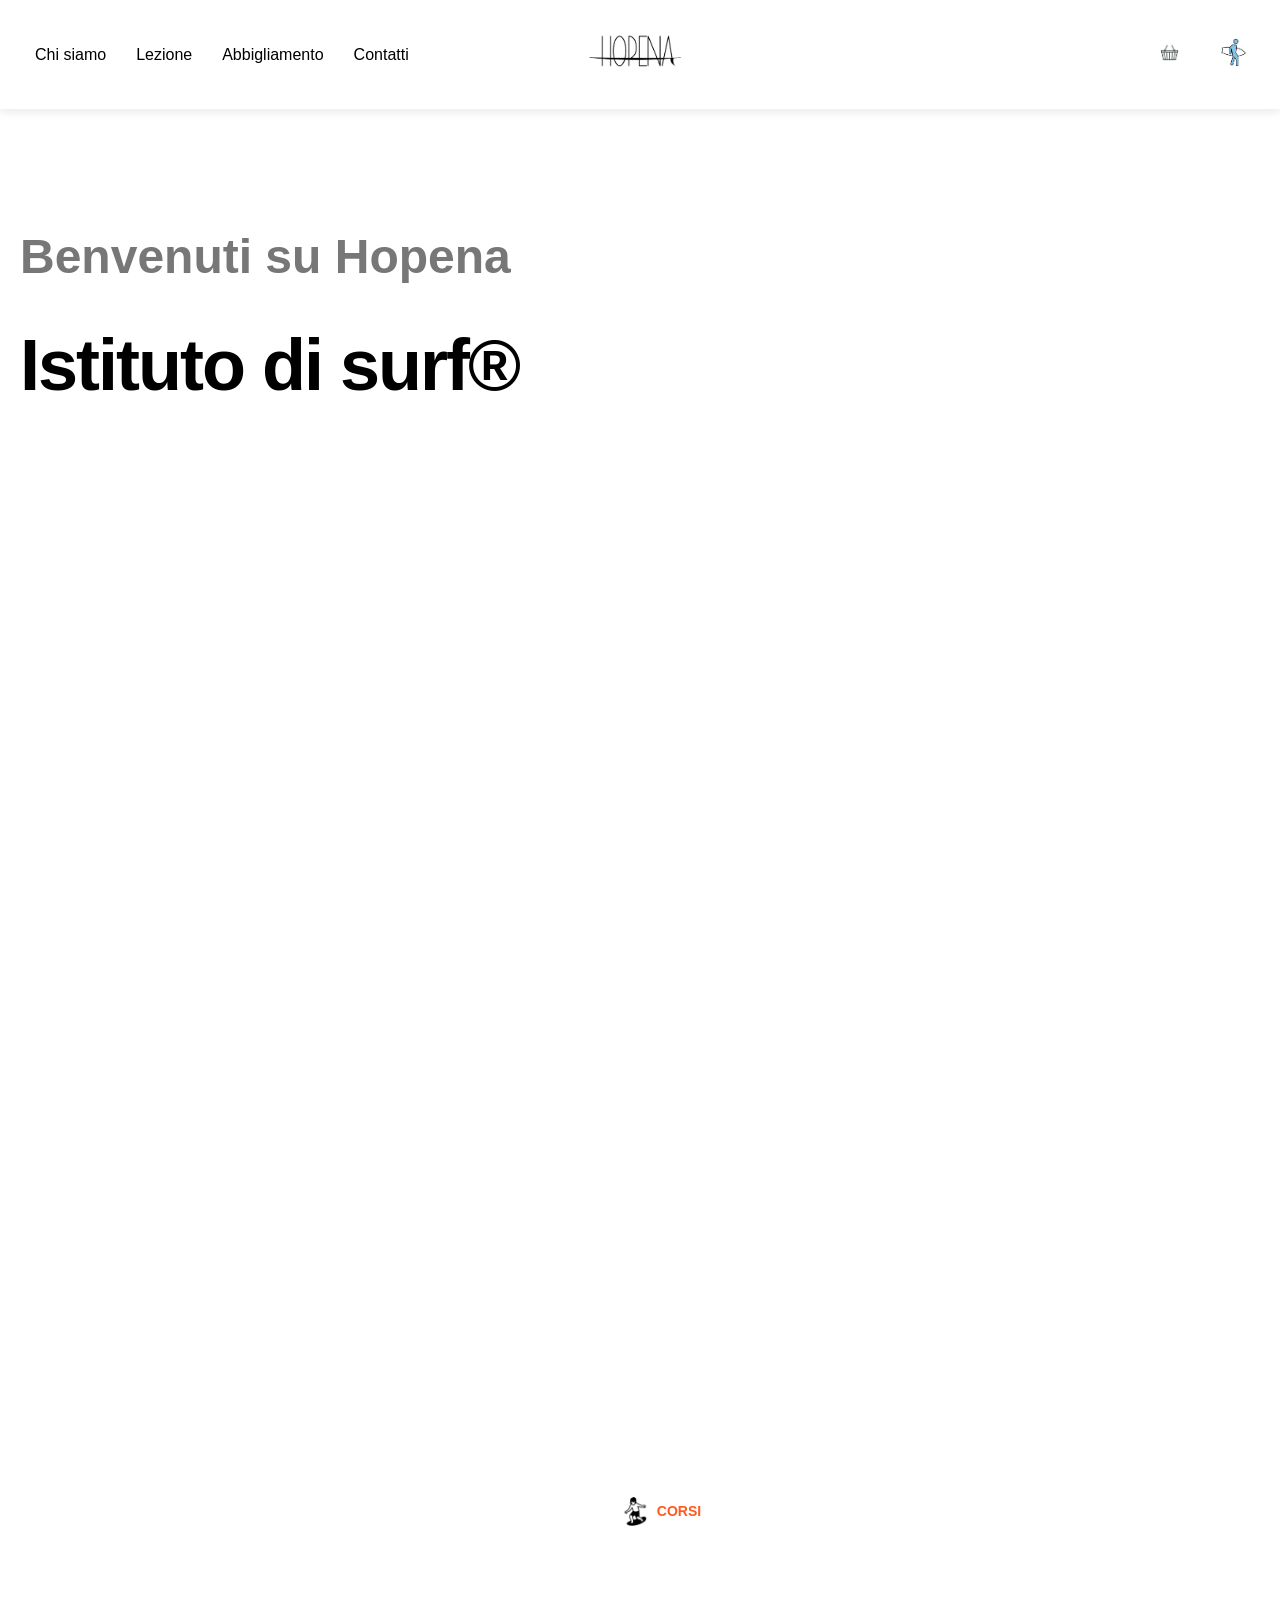
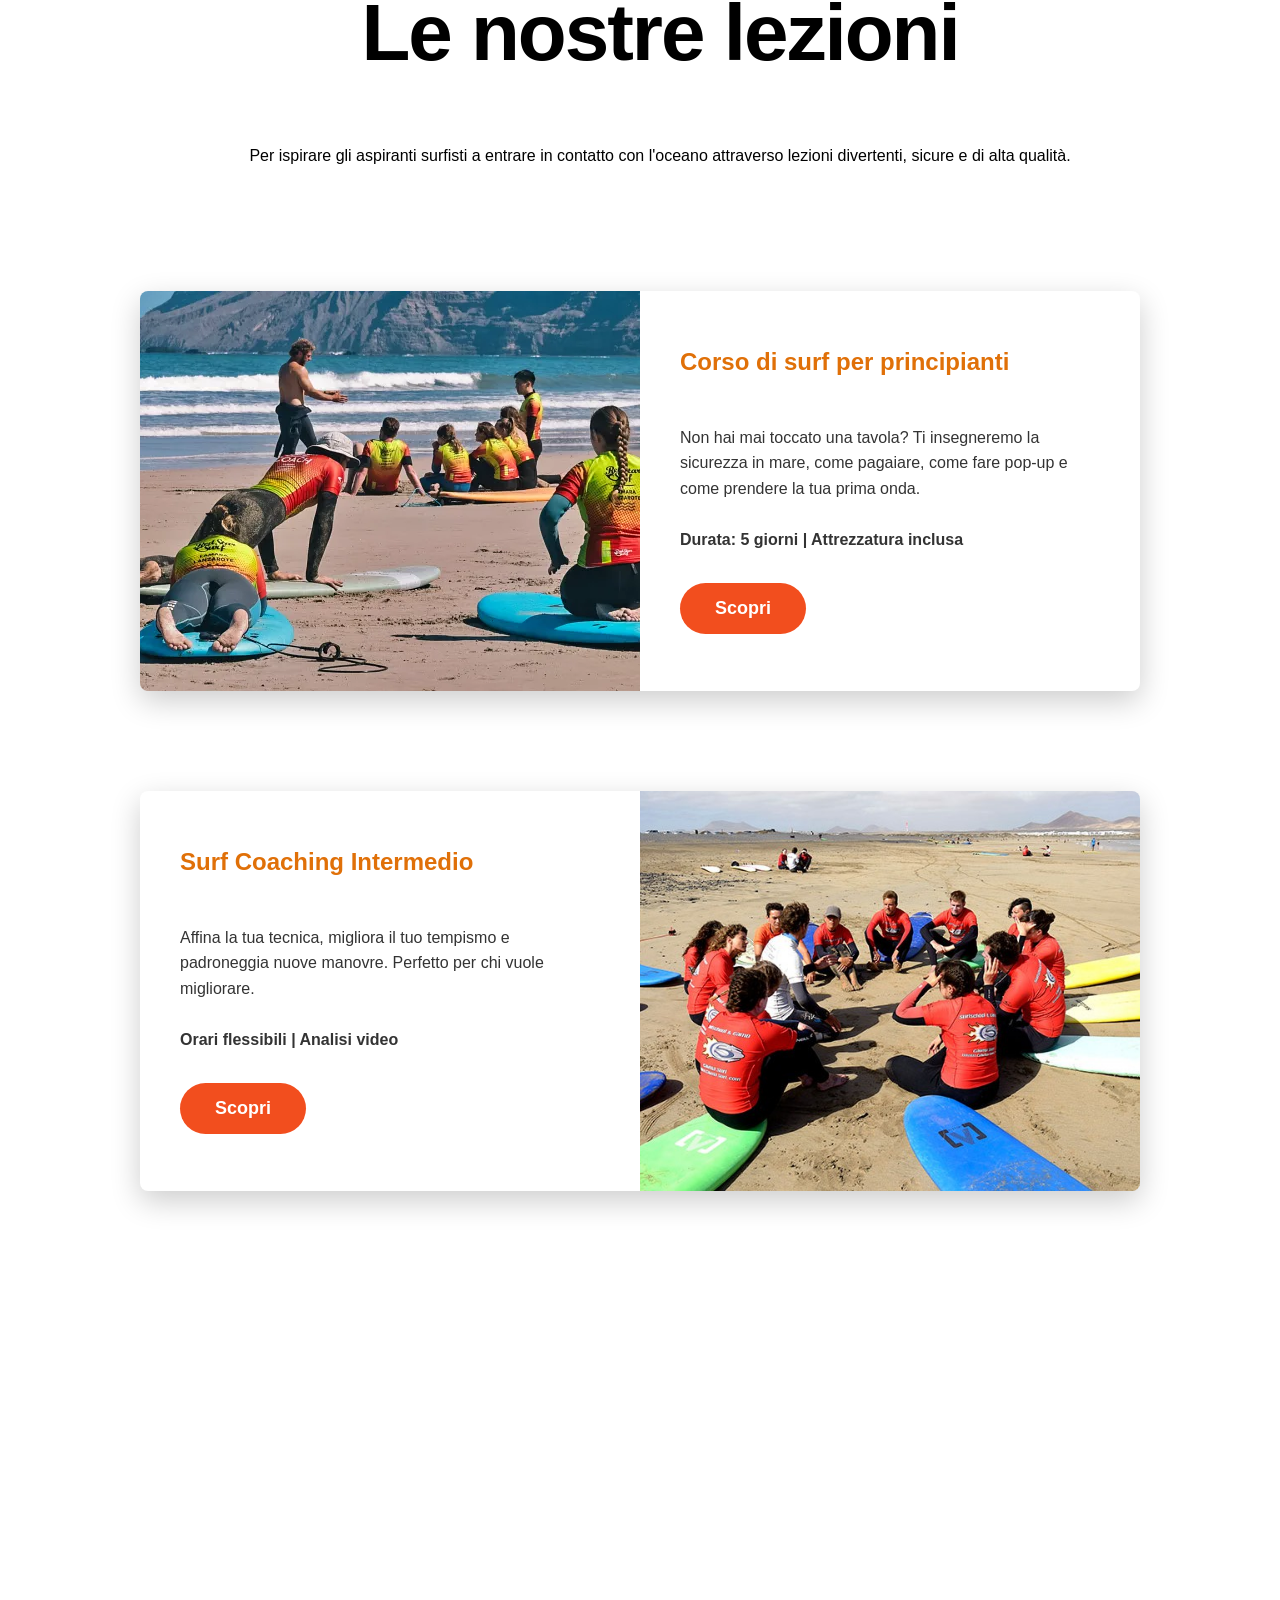
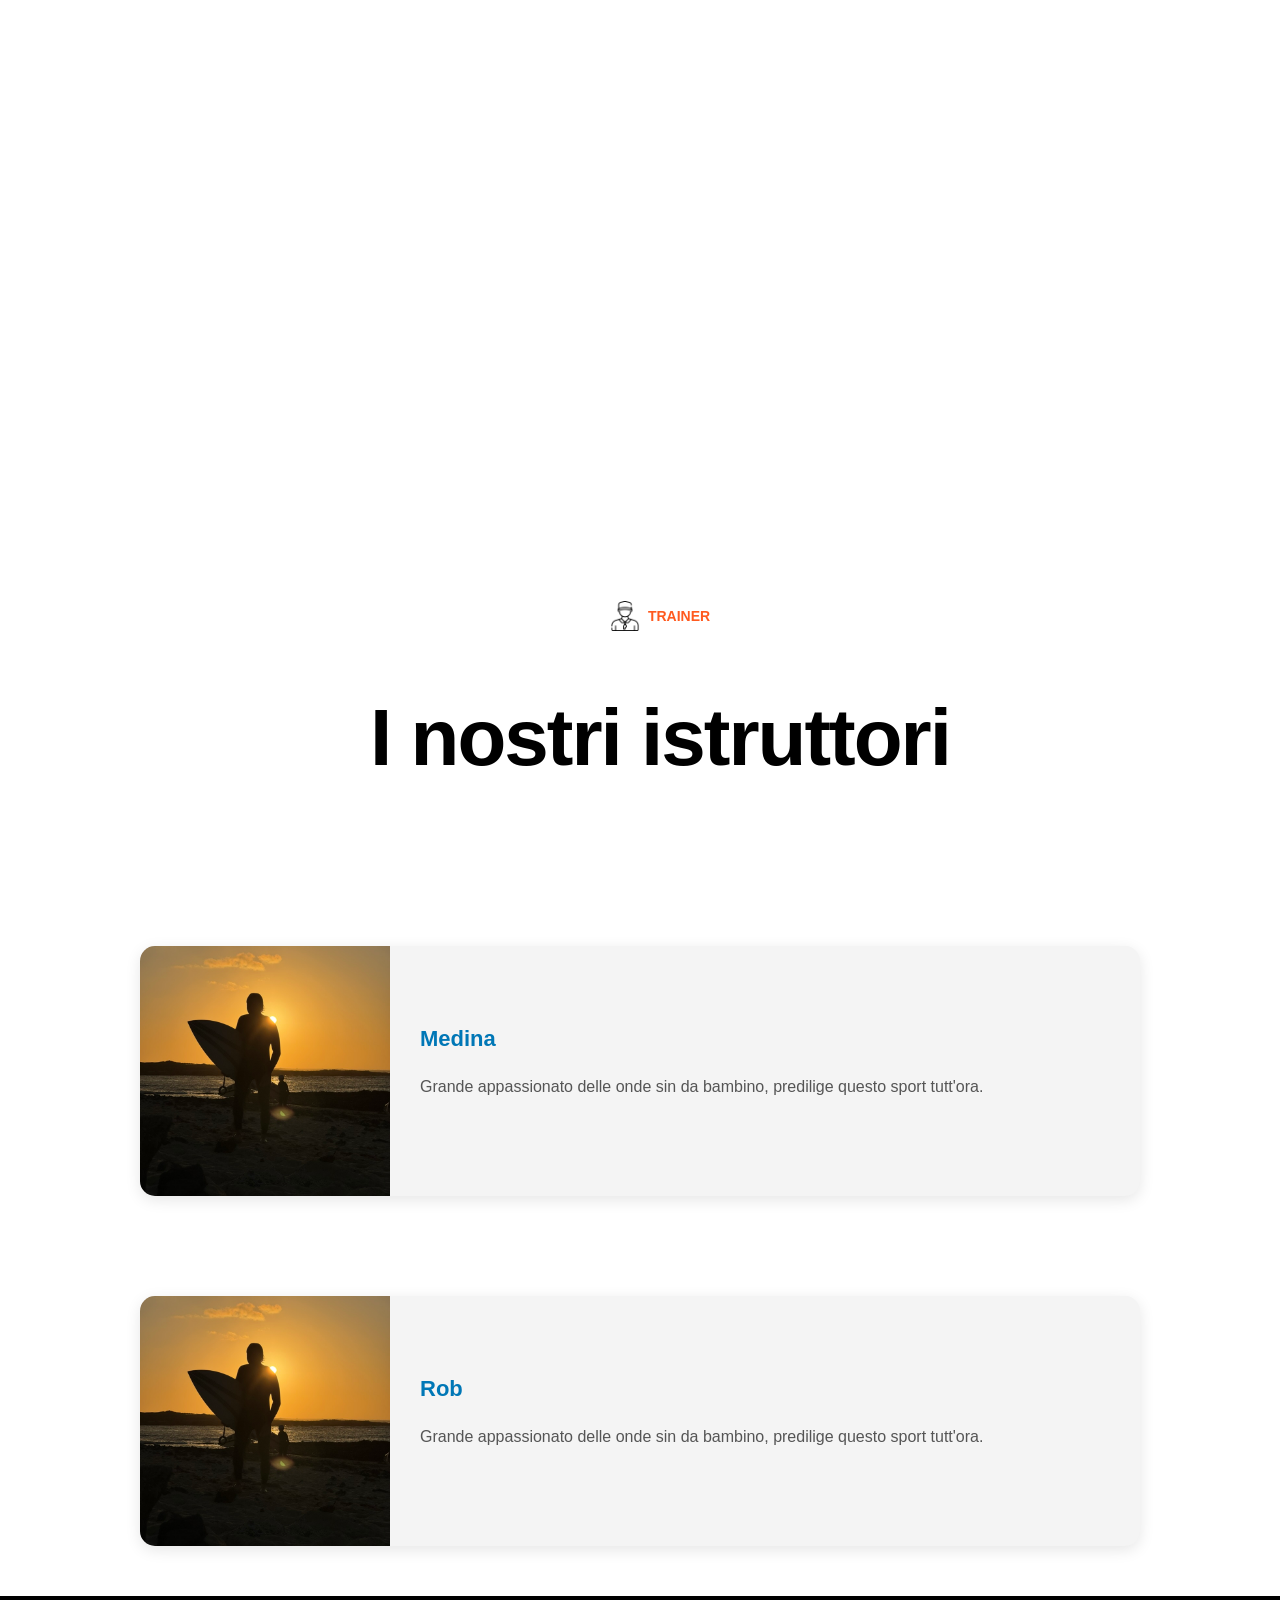
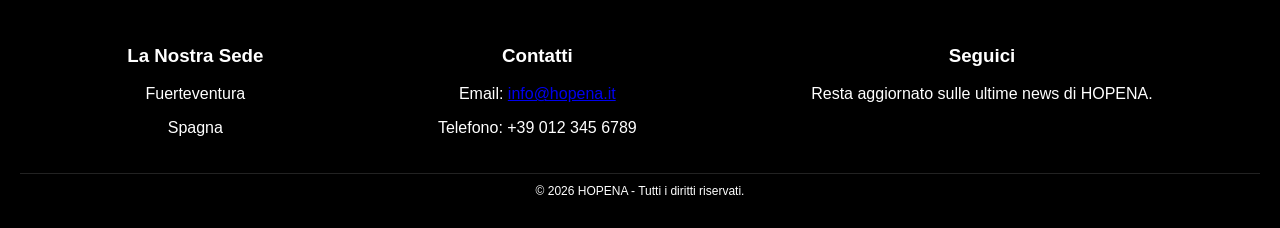
==== commit dc61d72d: "gay questo mi sa che era il file che ti volevo mandare prima di quello che ti ho mandato" ====
--- a/Progetto Surf/index.html
+++ b/Progetto Surf/index.html
@@ -83,7 +83,7 @@
     </div>
 
     <p class="Descrizione">
-      Per ispirare i surfisti a entrare in contatto con l'oceano attraverso lezioni divertenti, sicure e di alta
+      Per ispirare gli aspiranti surfisti a entrare in contatto con l'oceano attraverso lezioni divertenti, sicure e di alta
       qualità.
     </p>
   </div>
@@ -91,7 +91,7 @@
   <div
     style="max-width: 1000px; margin: 50px auto; background: white; display: flex; box-shadow: 0 10px 30px rgba(0,0,0,0.2); overflow: hidden; border-radius: 8px; font-family: sans-serif;">
 
-    <img src="./img/gruppo-surf.jpeg" alt="Descrizione Lavoro 1" style="width: 50%; height: 400px; object-fit: cover;">
+    <img src="./img/hl1.webp" alt="Descrizione Lavoro 1" style="width: 50%; height: 400px; object-fit: cover;">
 
     <div style="width: 50%; padding: 40px; display: flex; flex-direction: column; justify-content: center;">
       <h2 style="color: #e07008; margin-top: 0;">Corso di surf per principianti</h2>
@@ -116,7 +116,7 @@
 
   <div
     style="max-width: 1000px; margin: 50px auto; background: white; display: flex; flex-direction: row-reverse; box-shadow: 0 10px 30px rgba(0,0,0,0.2); overflow: hidden; border-radius: 8px;">
-    <img src="./img/gruppo-surf2.jpeg" alt="Descrizione Lavoro 2" style="width: 50%; height: 400px; object-fit: cover;">
+    <img src="./img/hl2.jpg" alt="Descrizione Lavoro 2" style="width: 50%; height: 400px; object-fit: cover;">
     <div style="width: 50%; padding: 40px; display: flex; flex-direction: column; justify-content: center;">
       <h2 style="color: #e07008; margin-top: 0;">Surf Coaching Intermedio</h2>
       <hr style="border: 0; border-top: 1px solid #eee; margin-bottom: 20px;">
@@ -147,13 +147,12 @@
   <div class="text-container">
     <div class="category">
       <img src="./img/coach.png" width="30" alt="" class="category-icon"> <span>TRAINER</span>
-      <script src="global.js"></script>
+      <script src="./js/global.js"></script>
     </div>
 
     <div class="title-wrapper">
       <h1 class="main-title">I nostri istruttori</h1>
     </div>
-
   </div>
 
 
@@ -168,6 +167,19 @@
       </div>
     </div>
   </section>
+
+  <section class="instructors-section">
+    <div class="instructor-card">
+      <div class="instructor-image">
+        <img src="./img/medina.jpeg" alt="Istruttore Medina">
+      </div>
+      <div class="instructor-info">
+        <h3>Rob</h3>
+        <p>Grande appassionato delle onde sin da bambino, predilige questo sport tutt'ora.</p>
+      </div>
+    </div>
+  </section>
+
 
 
   <footer class="footer-container">
